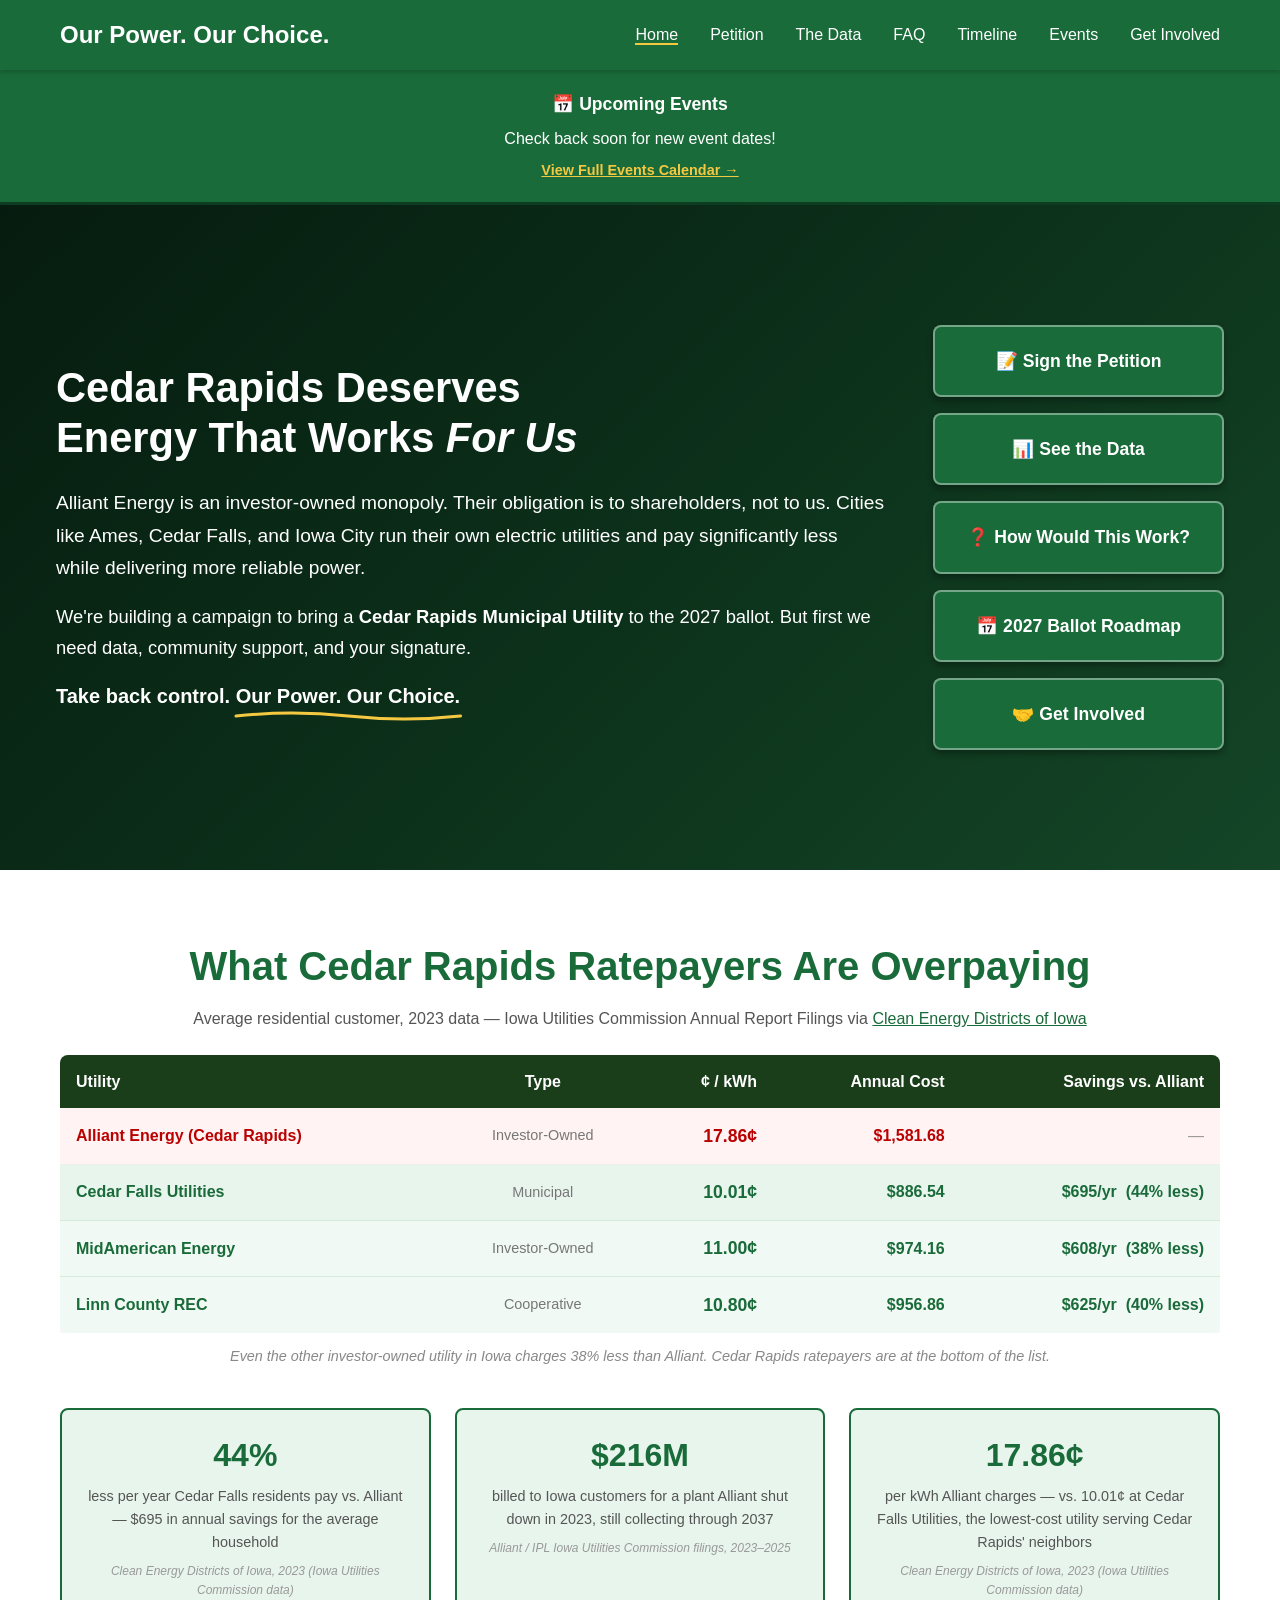
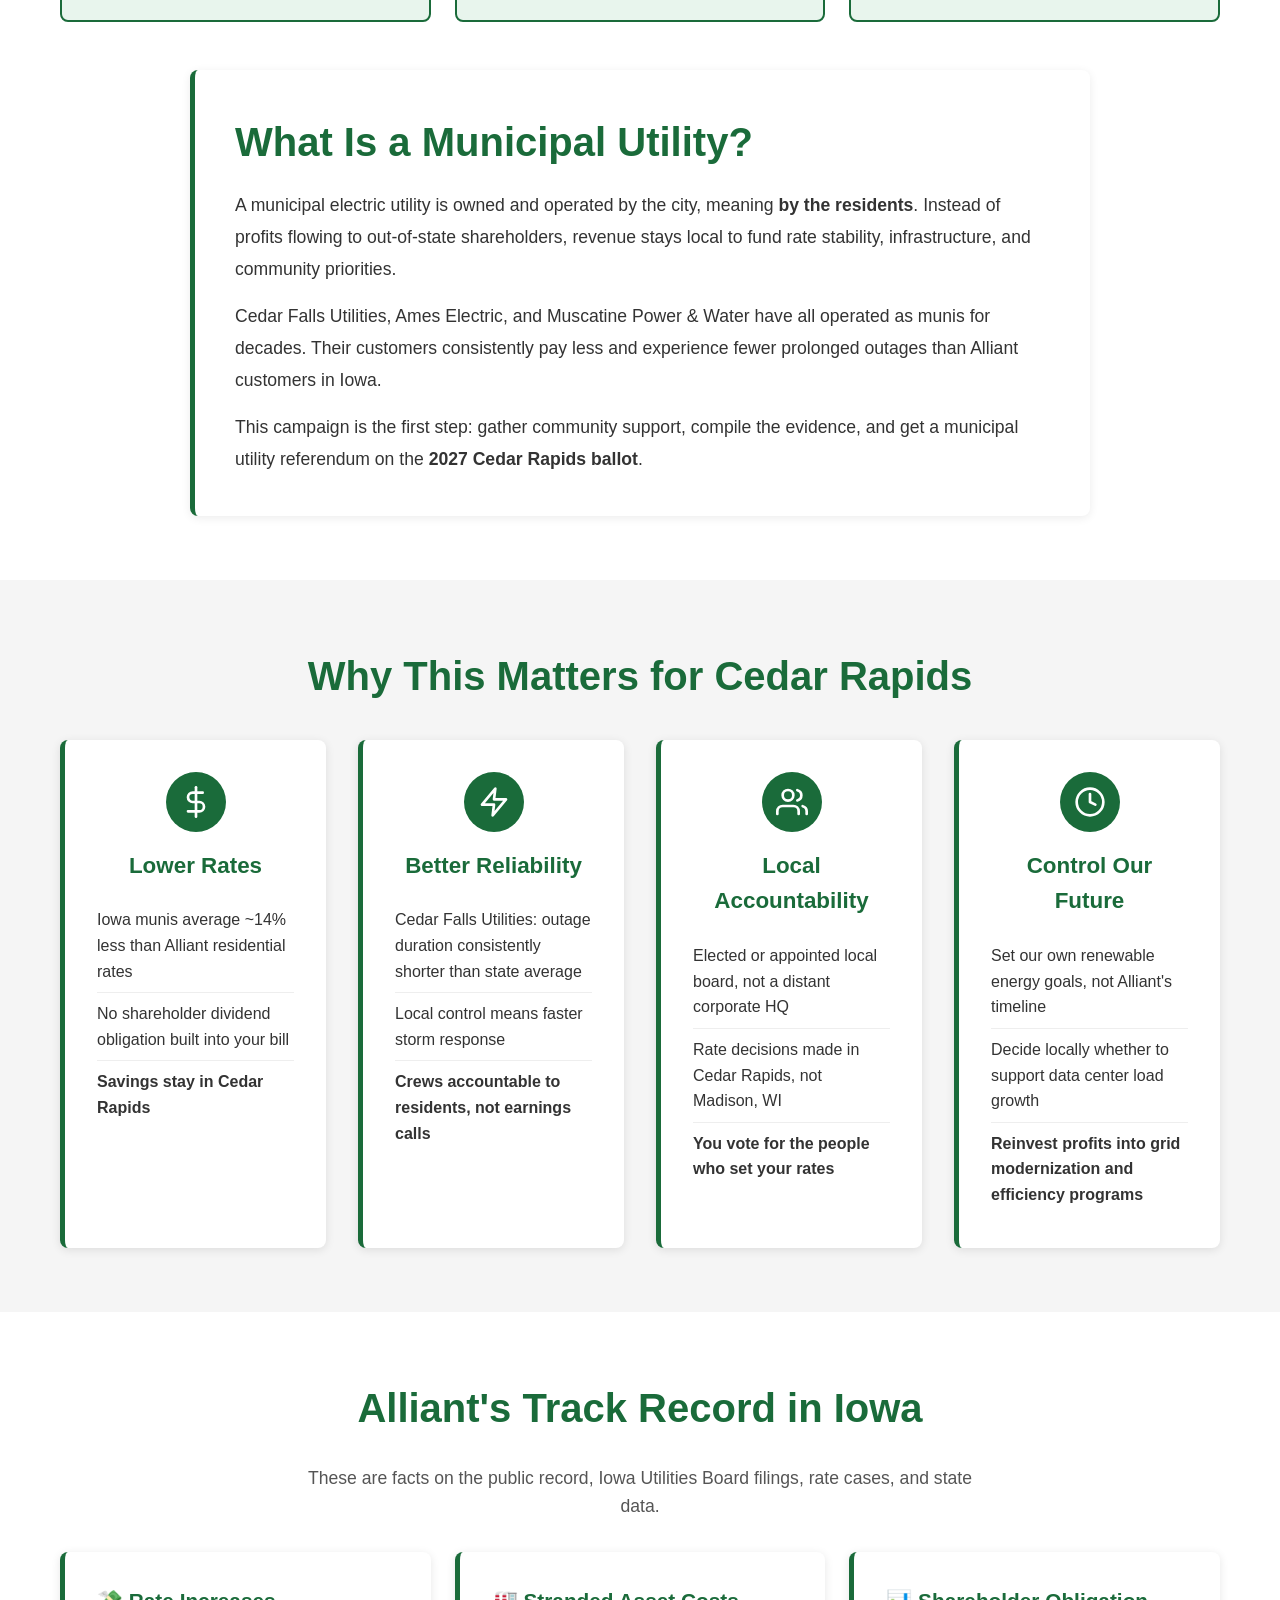
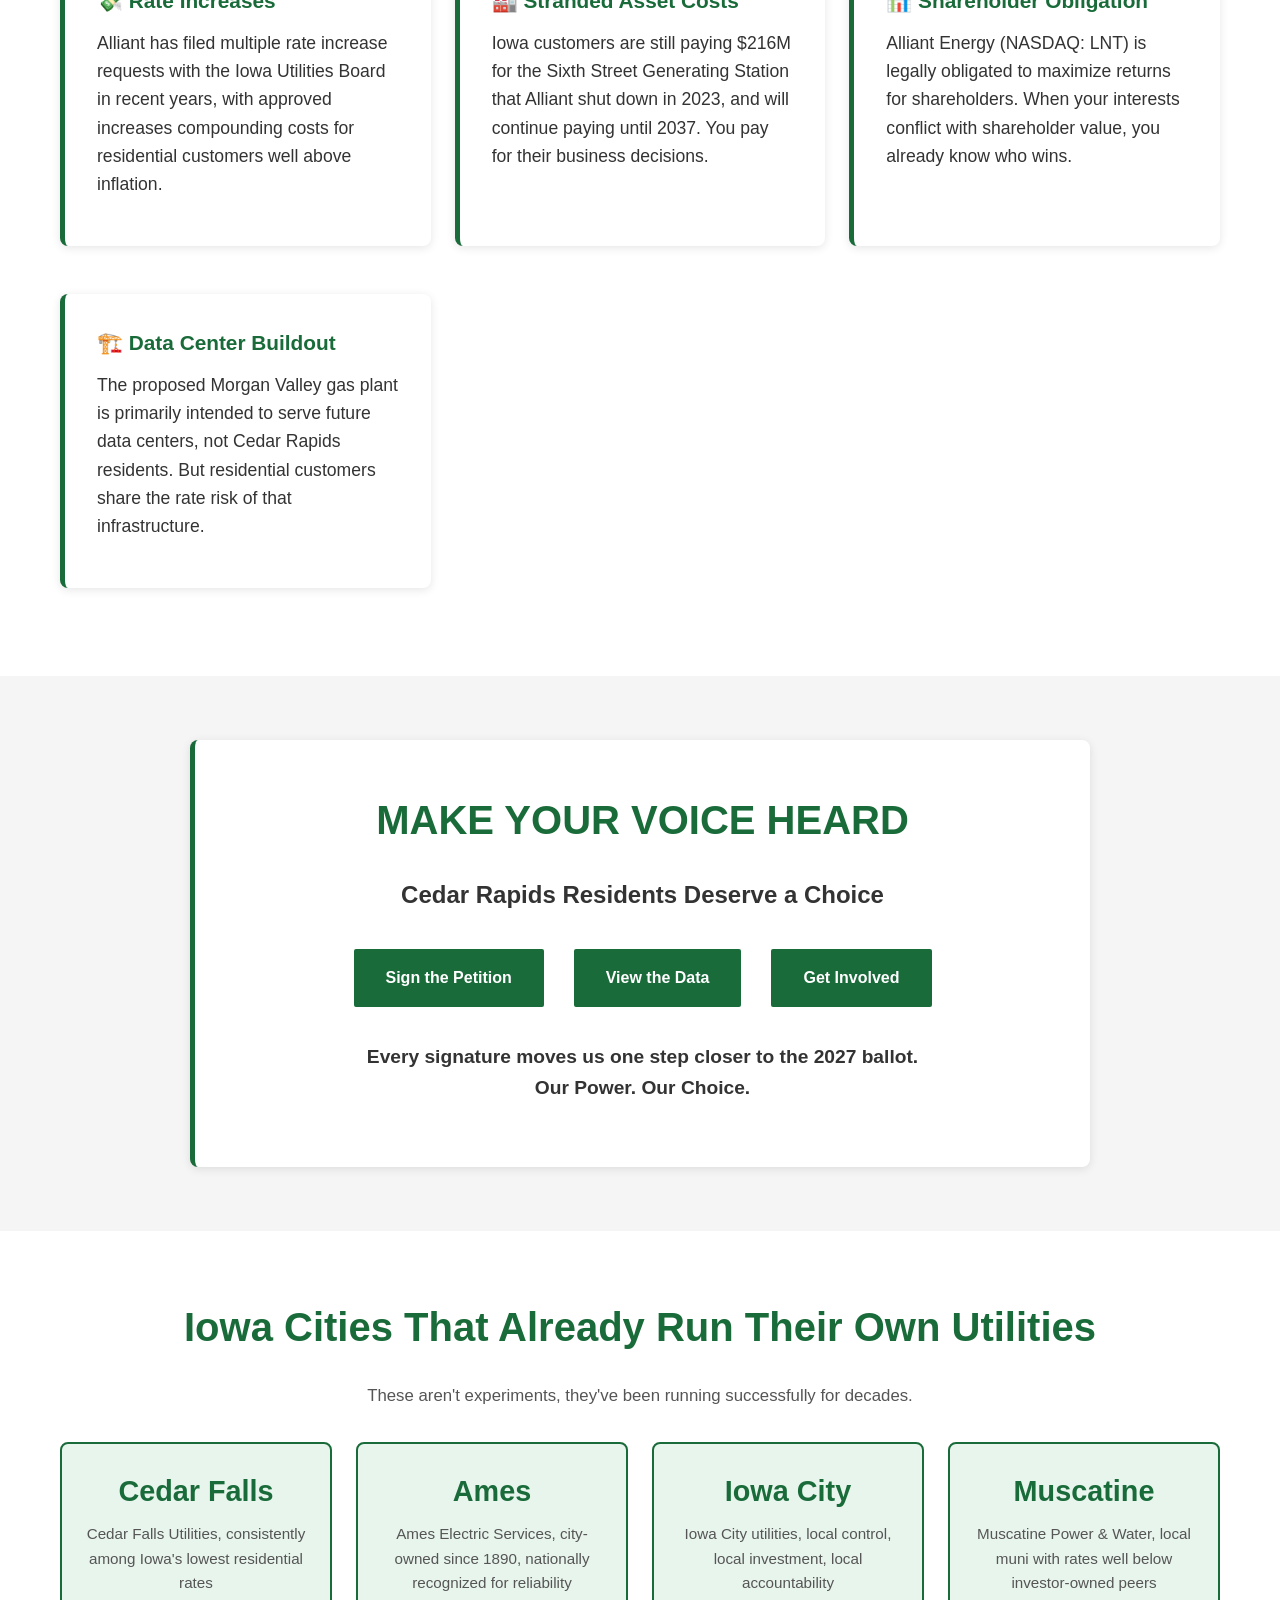
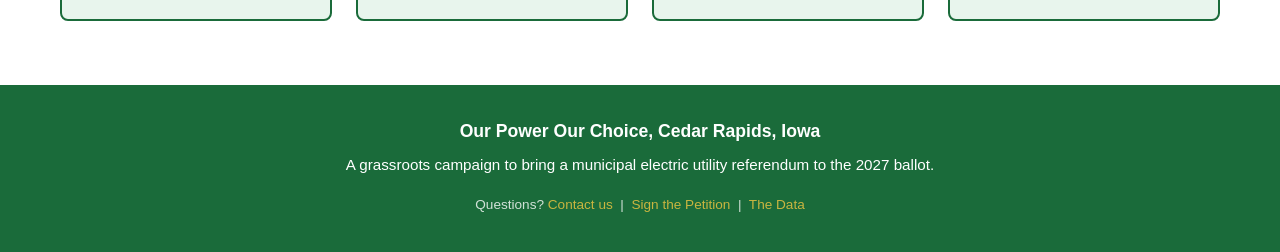
==== index.html @ 9e09e7cd "Replace stat cards with CEDI-sourced rate comparison table and corrected stats" ====
<!DOCTYPE html>
<html lang="en">
<head>
    <meta charset="UTF-8">
    <meta name="viewport" content="width=device-width, initial-scale=1.0">
    <meta name="description" content="Our Power Our Choice, Cedar Rapids residents working to create a municipal electric utility and take back control of our energy future.">
    <title>Our Power Our Choice | Cedar Rapids Municipal Utility Campaign</title>
    <link rel="icon" type="image/png" href="favicon.svg">
    <link rel="stylesheet" href="styles.css">
</head>
<body>

    <!-- ─── HEADER / NAV ─────────────────────────────────────── -->
    <header>
        <nav>
            <div class="container">
                <h1><a href="index.html" style="color: white; text-decoration: none;">Our Power. Our Choice.</a></h1>
                <button class="mobile-menu-toggle" aria-label="Toggle menu" onclick="toggleMenu()">☰</button>
                <ul class="nav-links" id="navLinks">
                    <li><a href="index.html" class="active">Home</a></li>
                    <li><a href="petition.html">Petition</a></li>
                    <li><a href="data.html">The Data</a></li>
                    <li><a href="faq.html">FAQ</a></li>
                    <li><a href="timeline.html">Timeline</a></li>
                    <li><a href="events.html">Events</a></li>
                    <li><a href="contact.html">Get Involved</a></li>
                </ul>
            </div>
        </nav>
    </header>

    <script src="mobile-menu.js"></script>

    <!-- ─── EVENT TICKER ─────────────────────────────────────── -->
    <div class="event-ticker-bar">
        <div class="container">
            <h3>📅 Upcoming Events</h3>
            <div class="ticker-container">
                <div class="ticker-inner" id="eventTicker">
                    <!-- Populated dynamically from OurPower_Events Google Sheet tab -->
                </div>
            </div>
            <a href="events.html" class="ticker-view-all">View Full Events Calendar →</a>
        </div>
    </div>

    <!-- ─── ALERT BANNER (driven by OurPower_Banner tab) ────── -->
    <div id="opoc-alert-banner" style="display:none; background:#e8f5ed; border-top:4px solid #1a6b3a; border-bottom:4px solid #1a6b3a; padding:1.5rem 0;">
        <div class="container">
            <div style="display:flex; align-items:flex-start; gap:1rem; flex-wrap:wrap;">
                <div style="font-size:2rem; line-height:1;">📢</div>
                <div style="flex:1; min-width:260px;">
                    <p style="font-weight:700; font-size:1.15rem; color:#1a6b3a; margin-bottom:0.4rem;" id="banner-title"></p>
                    <p style="font-size:1rem; color:#333; margin-bottom:0.5rem;" id="banner-body"></p>
                    <p style="font-size:0.95rem; color:#555; margin:0;" id="banner-where"></p>
                </div>
            </div>
        </div>
    </div>

    <main>

        <!-- ─── HERO ─────────────────────────────────────────── -->
        <section class="hero-image">
            <div class="hero-overlay">
                <div class="container" style="display: flex; align-items: center; justify-content: space-between; gap: 3rem; padding: 2.5rem 1rem; flex-wrap: wrap;">

                    <!-- Left: Text -->
                    <div style="flex: 1; min-width: 300px; color: white;">
                        <h2 style="color: white; font-size: 2.6rem; font-weight: bold; margin-bottom: 1.5rem; line-height: 1.2;">
                            Cedar Rapids Deserves<br>Energy That Works <em>For Us</em>
                        </h2>
                        <p style="font-size: 1.2rem; line-height: 1.7; margin-bottom: 1rem;">
                            Alliant Energy is an investor-owned monopoly. Their obligation is to shareholders, not to us. Cities like Ames, Cedar Falls, and Iowa City run their own electric utilities and pay significantly less while delivering more reliable power.
                        </p>
                        <p style="font-size: 1.15rem; line-height: 1.7; margin-bottom: 1rem;">
                            We're building a campaign to bring a <strong>Cedar Rapids Municipal Utility</strong> to the 2027 ballot. But first we need data, community support, and your signature.
                        </p>
                        <p style="font-size: 1.25rem; font-weight: bold; margin-top: 0.5rem;">
                            Take back control. <span style="position: relative; display: inline-block;">Our Power. Our Choice.<svg style="position: absolute; left: 0; bottom: -8px; width: 100%; height: 12px; overflow: visible;" viewBox="0 0 220 12" preserveAspectRatio="none"><path d="M0,8 Q55,2 110,8 T220,8" stroke="#f5c842" stroke-width="3" fill="none" stroke-linecap="round"/></svg></span>
                        </p>
                    </div>

                    <!-- Right: Action buttons -->
                    <div style="flex: 0 0 auto; min-width: 280px; display: flex; flex-direction: column; gap: 1rem;">
                        <a href="petition.html" class="hero-action-btn">📝 Sign the Petition</a>
                        <a href="data.html" class="hero-action-btn">📊 See the Data</a>
                        <a href="faq.html" class="hero-action-btn">❓ How Would This Work?</a>
                        <a href="timeline.html" class="hero-action-btn">📅 2027 Ballot Roadmap</a>
                        <a href="contact.html" class="hero-action-btn">🤝 Get Involved</a>
                    </div>

                </div>
            </div>
        </section>

        <!-- ─── STAT STRIP ────────────────────────────────────── -->
        <section class="section">
            <div class="container">

                <!-- Rate Comparison Table -->
                <div style="margin-bottom: 2.5rem;">
                    <h2 style="color: #1a6b3a; text-align: center; margin-bottom: 0.5rem;">What Cedar Rapids Ratepayers Are Overpaying</h2>
                    <p style="text-align: center; color: #555; font-size: 1rem; margin-bottom: 1.5rem;">Average residential customer, 2023 data — Iowa Utilities Commission Annual Report Filings via <a href="https://www.cleanenergydistricts.org/wp-content/uploads/2024/12/2023-Electric-CEDI-12-20-24-Residential-Savings.pdf" target="_blank" rel="noopener" style="color: #1a6b3a;">Clean Energy Districts of Iowa</a></p>

                    <div style="overflow-x: auto;">
                        <table style="width: 100%; border-collapse: collapse; font-size: 1rem; background: white; border-radius: 8px; overflow: hidden; box-shadow: 0 2px 10px rgba(0,0,0,0.08);">
                            <thead>
                                <tr style="background: #1a3d1a; color: white;">
                                    <th style="padding: 0.85rem 1rem; text-align: left; font-weight: 700;">Utility</th>
                                    <th style="padding: 0.85rem 1rem; text-align: center; font-weight: 700;">Type</th>
                                    <th style="padding: 0.85rem 1rem; text-align: right; font-weight: 700;">¢ / kWh</th>
                                    <th style="padding: 0.85rem 1rem; text-align: right; font-weight: 700;">Annual Cost</th>
                                    <th style="padding: 0.85rem 1rem; text-align: right; font-weight: 700;">Savings vs. Alliant</th>
                                </tr>
                            </thead>
                            <tbody>
                                <tr style="background: #fff3f3; border-bottom: 1px solid #eee;">
                                    <td style="padding: 0.85rem 1rem; font-weight: 700; color: #b00;">Alliant Energy (Cedar Rapids)</td>
                                    <td style="padding: 0.85rem 1rem; text-align: center; color: #777; font-size: 0.9rem;">Investor-Owned</td>
                                    <td style="padding: 0.85rem 1rem; text-align: right; font-weight: 900; color: #b00; font-size: 1.1rem;">17.86¢</td>
                                    <td style="padding: 0.85rem 1rem; text-align: right; font-weight: 700; color: #b00;">$1,581.68</td>
                                    <td style="padding: 0.85rem 1rem; text-align: right; color: #999;">—</td>
                                </tr>
                                <tr style="background: #e8f5ed; border-bottom: 1px solid #d4eadb;">
                                    <td style="padding: 0.85rem 1rem; font-weight: 700; color: #1a6b3a;">Cedar Falls Utilities</td>
                                    <td style="padding: 0.85rem 1rem; text-align: center; color: #777; font-size: 0.9rem;">Municipal</td>
                                    <td style="padding: 0.85rem 1rem; text-align: right; font-weight: 900; color: #1a6b3a; font-size: 1.1rem;">10.01¢</td>
                                    <td style="padding: 0.85rem 1rem; text-align: right; font-weight: 700; color: #1a6b3a;">$886.54</td>
                                    <td style="padding: 0.85rem 1rem; text-align: right; font-weight: 700; color: #1a6b3a;">$695/yr &nbsp;<strong style="font-size:1rem;">(44% less)</strong></td>
                                </tr>
                                <tr style="background: #f0f9f3; border-bottom: 1px solid #d4eadb;">
                                    <td style="padding: 0.85rem 1rem; font-weight: 700; color: #1a6b3a;">MidAmerican Energy</td>
                                    <td style="padding: 0.85rem 1rem; text-align: center; color: #777; font-size: 0.9rem;">Investor-Owned</td>
                                    <td style="padding: 0.85rem 1rem; text-align: right; font-weight: 900; color: #1a6b3a; font-size: 1.1rem;">11.00¢</td>
                                    <td style="padding: 0.85rem 1rem; text-align: right; font-weight: 700; color: #1a6b3a;">$974.16</td>
                                    <td style="padding: 0.85rem 1rem; text-align: right; font-weight: 700; color: #1a6b3a;">$608/yr &nbsp;<strong style="font-size:1rem;">(38% less)</strong></td>
                                </tr>
                                <tr style="background: #f0f9f3;">
                                    <td style="padding: 0.85rem 1rem; font-weight: 700; color: #1a6b3a;">Linn County REC</td>
                                    <td style="padding: 0.85rem 1rem; text-align: center; color: #777; font-size: 0.9rem;">Cooperative</td>
                                    <td style="padding: 0.85rem 1rem; text-align: right; font-weight: 900; color: #1a6b3a; font-size: 1.1rem;">10.80¢</td>
                                    <td style="padding: 0.85rem 1rem; text-align: right; font-weight: 700; color: #1a6b3a;">$956.86</td>
                                    <td style="padding: 0.85rem 1rem; text-align: right; font-weight: 700; color: #1a6b3a;">$625/yr &nbsp;<strong style="font-size:1rem;">(40% less)</strong></td>
                                </tr>
                            </tbody>
                        </table>
                    </div>
                    <p style="text-align: center; font-size: 0.9rem; color: #888; margin-top: 0.75rem; font-style: italic;">Even the other investor-owned utility in Iowa charges 38% less than Alliant. Cedar Rapids ratepayers are at the bottom of the list.</p>
                </div>

                <!-- Keep the $216M stat and a cleaner third stat -->
                <div class="stat-strip">
                    <div class="stat-card">
                        <div class="stat-number">44%</div>
                        <div class="stat-label">less per year Cedar Falls residents pay vs. Alliant — $695 in annual savings for the average household</div>
                        <div class="stat-source">Clean Energy Districts of Iowa, 2023 (Iowa Utilities Commission data)</div>
                    </div>
                    <div class="stat-card">
                        <div class="stat-number">$216M</div>
                        <div class="stat-label">billed to Iowa customers for a plant Alliant shut down in 2023, still collecting through 2037</div>
                        <div class="stat-source">Alliant / IPL Iowa Utilities Commission filings, 2023–2025</div>
                    </div>
                    <div class="stat-card">
                        <div class="stat-number">17.86¢</div>
                        <div class="stat-label">per kWh Alliant charges — vs. 10.01¢ at Cedar Falls Utilities, the lowest-cost utility serving Cedar Rapids' neighbors</div>
                        <div class="stat-source">Clean Energy Districts of Iowa, 2023 (Iowa Utilities Commission data)</div>
                    </div>
                </div>

                <!-- Who Are We -->
                <div style="background: white; padding: 2.5rem; border-radius: 8px; border-left: 5px solid #1a6b3a; box-shadow: 0 2px 10px rgba(0,0,0,0.08); max-width: 900px; margin: 0 auto;">
                    <h2 style="color: #1a6b3a; margin-bottom: 1rem;">What Is a Municipal Utility?</h2>
                    <p style="font-size: 1.1rem; line-height: 1.8; margin-bottom: 1rem;">
                        A municipal electric utility is owned and operated by the city, meaning <strong>by the residents</strong>. Instead of profits flowing to out-of-state shareholders, revenue stays local to fund rate stability, infrastructure, and community priorities.
                    </p>
                    <p style="font-size: 1.1rem; line-height: 1.8; margin-bottom: 1rem;">
                        Cedar Falls Utilities, Ames Electric, and Muscatine Power & Water have all operated as munis for decades. Their customers consistently pay less and experience fewer prolonged outages than Alliant customers in Iowa.
                    </p>
                    <p style="font-size: 1.1rem; line-height: 1.8; margin-bottom: 0;">
                        This campaign is the first step: gather community support, compile the evidence, and get a municipal utility referendum on the <strong>2027 Cedar Rapids ballot</strong>.
                    </p>
                </div>
            </div>
        </section>

        <!-- ─── WHY IT MATTERS ────────────────────────────────── -->
        <section class="section alt-bg">
            <div class="container">
                <h2 class="centered">Why This Matters for Cedar Rapids</h2>
                <div class="concerns-grid">

                    <a href="data.html#rates" style="text-decoration: none; color: inherit;">
                        <div class="concern-card">
                            <div class="card-icon">
                                <svg width="32" height="32" viewBox="0 0 24 24" fill="none" stroke="white" stroke-width="2" stroke-linecap="round" stroke-linejoin="round">
                                    <line x1="12" y1="1" x2="12" y2="23"/>
                                    <path d="M17 5H9.5a3.5 3.5 0 0 0 0 7h5a3.5 3.5 0 0 1 0 7H6"/>
                                </svg>
                            </div>
                            <h3>Lower Rates</h3>
                            <ul>
                                <li>Iowa munis average ~14% less than Alliant residential rates</li>
                                <li>No shareholder dividend obligation built into your bill</li>
                                <li><strong>Savings stay in Cedar Rapids</strong></li>
                            </ul>
                        </div>
                    </a>

                    <a href="data.html#reliability" style="text-decoration: none; color: inherit;">
                        <div class="concern-card">
                            <div class="card-icon">
                                <svg width="32" height="32" viewBox="0 0 24 24" fill="none" stroke="white" stroke-width="2" stroke-linecap="round" stroke-linejoin="round">
                                    <polygon points="13 2 3 14 12 14 11 22 21 10 12 10 13 2"/>
                                </svg>
                            </div>
                            <h3>Better Reliability</h3>
                            <ul>
                                <li>Cedar Falls Utilities: outage duration consistently shorter than state average</li>
                                <li>Local control means faster storm response</li>
                                <li><strong>Crews accountable to residents, not earnings calls</strong></li>
                            </ul>
                        </div>
                    </a>

                    <a href="data.html#accountability" style="text-decoration: none; color: inherit;">
                        <div class="concern-card">
                            <div class="card-icon">
                                <svg width="32" height="32" viewBox="0 0 24 24" fill="none" stroke="white" stroke-width="2" stroke-linecap="round" stroke-linejoin="round">
                                    <path d="M17 21v-2a4 4 0 0 0-4-4H5a4 4 0 0 0-4 4v2"/>
                                    <circle cx="9" cy="7" r="4"/>
                                    <path d="M23 21v-2a4 4 0 0 0-3-3.87"/>
                                    <path d="M16 3.13a4 4 0 0 1 0 7.75"/>
                                </svg>
                            </div>
                            <h3>Local Accountability</h3>
                            <ul>
                                <li>Elected or appointed local board, not a distant corporate HQ</li>
                                <li>Rate decisions made in Cedar Rapids, not Madison, WI</li>
                                <li><strong>You vote for the people who set your rates</strong></li>
                            </ul>
                        </div>
                    </a>

                    <a href="data.html#future" style="text-decoration: none; color: inherit;">
                        <div class="concern-card">
                            <div class="card-icon">
                                <svg width="32" height="32" viewBox="0 0 24 24" fill="none" stroke="white" stroke-width="2" stroke-linecap="round" stroke-linejoin="round">
                                    <circle cx="12" cy="12" r="10"/>
                                    <polyline points="12 6 12 12 16 14"/>
                                </svg>
                            </div>
                            <h3>Control Our Future</h3>
                            <ul>
                                <li>Set our own renewable energy goals, not Alliant's timeline</li>
                                <li>Decide locally whether to support data center load growth</li>
                                <li><strong>Reinvest profits into grid modernization and efficiency programs</strong></li>
                            </ul>
                        </div>
                    </a>

                </div>
            </div>
        </section>

        <!-- ─── ALLIANT TRACK RECORD ──────────────────────────── -->
        <section class="section">
            <div class="container">
                <h2 class="centered">Alliant's Track Record in Iowa</h2>
                <p style="text-align: center; font-size: 1.1rem; color: #555; max-width: 700px; margin: 0 auto 2rem;">
                    These are facts on the public record, Iowa Utilities Board filings, rate cases, and state data.
                </p>
                <div style="display: grid; grid-template-columns: repeat(auto-fit, minmax(280px, 1fr)); gap: 1.5rem;">

                    <div class="info-card">
                        <h3>💸 Rate Increases</h3>
                        <p>Alliant has filed multiple rate increase requests with the Iowa Utilities Board in recent years, with approved increases compounding costs for residential customers well above inflation.</p>
                    </div>

                    <div class="info-card">
                        <h3>🏭 Stranded Asset Costs</h3>
                        <p>Iowa customers are still paying $216M for the Sixth Street Generating Station that Alliant shut down in 2023, and will continue paying until 2037. You pay for their business decisions.</p>
                    </div>

                    <div class="info-card">
                        <h3>📊 Shareholder Obligation</h3>
                        <p>Alliant Energy (NASDAQ: LNT) is legally obligated to maximize returns for shareholders. When your interests conflict with shareholder value, you already know who wins.</p>
                    </div>

                    <div class="info-card">
                        <h3>🏗️ Data Center Buildout</h3>
                        <p>The proposed Morgan Valley gas plant is primarily intended to serve future data centers, not Cedar Rapids residents. But residential customers share the rate risk of that infrastructure.</p>
                    </div>

                </div>
            </div>
        </section>

        <!-- ─── CTA SECTION ───────────────────────────────────── -->
        <section class="section alt-bg" id="action">
            <div class="container">
                <div style="background: white; padding: 3rem; border-radius: 8px; border-left: 5px solid #1a6b3a; box-shadow: 0 2px 10px rgba(0,0,0,0.1); text-align: center; max-width: 900px; margin: 0 auto;">
                    <h2 style="color: #1a6b3a; text-align: center;">MAKE YOUR VOICE HEARD</h2>
                    <h3 style="color: #333; margin-bottom: 2rem; text-align: center; font-size: 1.5rem;">Cedar Rapids Residents Deserve a Choice</h3>
                    <div class="cta-buttons">
                        <a href="petition.html" class="cta-button">Sign the Petition</a>
                        <a href="data.html" class="cta-button">View the Data</a>
                        <a href="contact.html" class="cta-button">Get Involved</a>
                    </div>
                    <p style="color: #333; font-size: 1.2rem; margin-top: 2rem; font-weight: bold; text-align: center;">
                        Every signature moves us one step closer to the 2027 ballot.<br>Our Power. Our Choice.
                    </p>
                </div>
            </div>
        </section>

        <!-- ─── COMPARABLE CITIES STRIP ───────────────────────── -->
        <section class="section">
            <div class="container">
                <h2 class="centered">Iowa Cities That Already Run Their Own Utilities</h2>
                <p style="text-align: center; color: #555; font-size: 1.05rem; margin-bottom: 2rem;">These aren't experiments, they've been running successfully for decades.</p>
                <div style="display: grid; grid-template-columns: repeat(auto-fit, minmax(200px, 1fr)); gap: 1.5rem; text-align: center;">

                    <div style="background: #e8f5ed; border: 2px solid #1a6b3a; border-radius: 8px; padding: 1.5rem;">
                        <div style="font-size: 1.8rem; font-weight: 700; color: #1a6b3a;">Cedar Falls</div>
                        <div style="font-size: 0.95rem; color: #555; margin-top: 0.5rem;">Cedar Falls Utilities, consistently among Iowa's lowest residential rates</div>
                    </div>

                    <div style="background: #e8f5ed; border: 2px solid #1a6b3a; border-radius: 8px; padding: 1.5rem;">
                        <div style="font-size: 1.8rem; font-weight: 700; color: #1a6b3a;">Ames</div>
                        <div style="font-size: 0.95rem; color: #555; margin-top: 0.5rem;">Ames Electric Services, city-owned since 1890, nationally recognized for reliability</div>
                    </div>

                    <div style="background: #e8f5ed; border: 2px solid #1a6b3a; border-radius: 8px; padding: 1.5rem;">
                        <div style="font-size: 1.8rem; font-weight: 700; color: #1a6b3a;">Iowa City</div>
                        <div style="font-size: 0.95rem; color: #555; margin-top: 0.5rem;">Iowa City utilities, local control, local investment, local accountability</div>
                    </div>

                    <div style="background: #e8f5ed; border: 2px solid #1a6b3a; border-radius: 8px; padding: 1.5rem;">
                        <div style="font-size: 1.8rem; font-weight: 700; color: #1a6b3a;">Muscatine</div>
                        <div style="font-size: 0.95rem; color: #555; margin-top: 0.5rem;">Muscatine Power & Water, local muni with rates well below investor-owned peers</div>
                    </div>

                </div>
            </div>
        </section>

    </main>

    <!-- ─── FOOTER ────────────────────────────────────────────── -->
    <footer>
        <div class="container">
            <p style="font-size: 1.1rem; font-weight: bold; margin-bottom: 0.5rem;">Our Power Our Choice, Cedar Rapids, Iowa</p>
            <p>A grassroots campaign to bring a municipal electric utility referendum to the 2027 ballot.</p>
            <p style="margin-top: 1rem; font-size: 0.85rem; opacity: 0.8;">
                Questions? <a href="contact.html">Contact us</a> &nbsp;|&nbsp;
                <a href="petition.html">Sign the Petition</a> &nbsp;|&nbsp;
                <a href="data.html">The Data</a>
            </p>
        </div>
    </footer>

    <script src="ticker.js"></script>
</body>
</html>
---- styles.css ----
* {
    margin: 0;
    padding: 0;
    box-sizing: border-box;
}

html {
    scroll-padding-top: 80px;
}

body {
    font-family: -apple-system, BlinkMacSystemFont, 'Segoe UI', Roboto, Oxygen, Ubuntu, Cantarell, sans-serif;
    line-height: 1.6;
    color: #333;
}

.container {
    max-width: 1200px;
    margin: 0 auto;
    padding: 0 20px;
}

/* ─── Header / Nav ─────────────────────────────────────────── */
header {
    background: #1a6b3a;
    color: white;
    padding: 1rem 0;
    position: sticky;
    top: 0;
    z-index: 1000;
    box-shadow: 0 2px 5px rgba(0,0,0,0.2);
}

header nav .container {
    display: flex;
    justify-content: space-between;
    align-items: center;
}

header h1 {
    font-size: 1.5rem;
}

.nav-links {
    display: flex;
    list-style: none;
    gap: 2rem;
}

.nav-links a {
    color: white;
    text-decoration: none;
    transition: opacity 0.3s;
}

.nav-links a:hover {
    opacity: 0.8;
}

.nav-links a.active {
    border-bottom: 2px solid #f5c842;
}

/* Mobile toggle */
.mobile-menu-toggle,
.hamburger {
    display: none;
    background: none;
    border: none;
    color: white;
    font-size: 1.5rem;
    cursor: pointer;
    padding: 0.5rem;
}

@media (min-width: 769px) {
    .nav-links {
        display: flex !important;
    }
}

@media (max-width: 768px) {
    .nav-links {
        display: none;
        position: absolute;
        top: 100%;
        left: 0;
        right: 0;
        background: #1a6b3a;
        flex-direction: column;
        gap: 0;
        padding: 1rem 0;
        box-shadow: 0 2px 5px rgba(0,0,0,0.15);
    }

    .nav-links.active {
        display: flex;
    }

    .nav-links li {
        padding: 0.75rem 1.5rem;
        border-bottom: 1px solid rgba(255,255,255,0.1);
    }

    .nav-links li:last-child {
        border-bottom: none;
    }

    .mobile-menu-toggle,
    .hamburger {
        display: flex;
    }

    header nav .container {
        position: relative;
    }
}

/* ─── Hero ─────────────────────────────────────────────────── */
.hero-image {
    background: linear-gradient(135deg, #0d3d21 0%, #1a6b3a 50%, #2d9b57 100%);
    min-height: 520px;
    position: relative;
    display: flex;
    align-items: center;
}

.hero-overlay {
    background: rgba(0, 0, 0, 0.55);
    width: 100%;
    padding: 5rem 0;
}

.hero-title {
    font-size: 4rem;
    margin-bottom: 1rem;
    color: white;
    position: relative;
    display: inline-block;
    text-shadow: 2px 2px 4px rgba(0,0,0,0.7);
    font-weight: bold;
}

/* ─── Sections ──────────────────────────────────────────────── */
.section {
    padding: 4rem 0;
}

.alt-bg {
    background: #f5f5f5;
}

.section h2 {
    font-size: 2.5rem;
    margin-bottom: 1.5rem;
    color: #1a6b3a;
}

.section h2.centered {
    text-align: center;
}

.section p {
    font-size: 1.1rem;
    margin-bottom: 1rem;
}

/* ─── Stat Strip ────────────────────────────────────────────── */
.stat-strip {
    display: grid;
    grid-template-columns: repeat(3, 1fr);
    gap: 1.5rem;
    margin-bottom: 3rem;
}

@media (max-width: 768px) {
    .stat-strip {
        grid-template-columns: 1fr;
    }
}

.stat-card {
    background: #e8f5ed;
    border: 2px solid #1a6b3a;
    border-radius: 8px;
    padding: 1.25rem;
    text-align: center;
}

.stat-number {
    font-size: 2rem;
    font-weight: 700;
    color: #1a6b3a;
}

.stat-label {
    font-size: 0.9rem;
    color: #555;
    margin-top: 0.25rem;
}

.stat-source {
    font-size: 0.75rem;
    color: #999;
    margin-top: 0.5rem;
    font-style: italic;
}

/* ─── CTA Buttons ───────────────────────────────────────────── */
.cta-button {
    display: inline-block;
    background: #1a6b3a;
    color: white;
    padding: 1rem 2rem;
    text-decoration: none;
    border-radius: 5px;
    font-weight: bold;
    transition: transform 0.3s, box-shadow 0.3s;
    border: 3px solid white;
}

.cta-button:hover {
    transform: translateY(-2px);
    box-shadow: 0 5px 15px rgba(0,0,0,0.2);
}

.cta-buttons {
    display: flex;
    gap: 1.5rem;
    justify-content: center;
    flex-wrap: wrap;
    margin: 2rem 0;
}

.cta-button-accent {
    display: inline-block;
    background: #f5c842;
    color: #1a3d1a;
    padding: 1rem 2rem;
    text-decoration: none;
    border-radius: 5px;
    font-weight: bold;
    transition: transform 0.3s, box-shadow 0.3s;
}

.cta-button-accent:hover {
    transform: translateY(-2px);
    box-shadow: 0 5px 15px rgba(0,0,0,0.25);
}

/* Hero action buttons */
.hero-action-btn {
    display: block;
    background: #1a6b3a;
    color: white;
    padding: 1.25rem 2rem;
    border-radius: 8px;
    text-decoration: none;
    font-weight: bold;
    font-size: 1.1rem;
    text-align: center;
    box-shadow: 0 4px 6px rgba(0,0,0,0.3);
    transition: transform 0.2s, background 0.2s;
    border: 2px solid rgba(255,255,255,0.4);
}

.hero-action-btn:hover {
    transform: scale(1.04);
    background: #2d9b57;
}

/* ─── Cards ─────────────────────────────────────────────────── */
.concerns-grid {
    display: grid;
    grid-template-columns: repeat(4, 1fr);
    gap: 2rem;
    margin-top: 2rem;
}

@media (max-width: 1200px) {
    .concerns-grid {
        grid-template-columns: repeat(2, 1fr);
    }
}

@media (max-width: 768px) {
    .concerns-grid {
        grid-template-columns: 1fr;
    }
}

.concern-card {
    background: white;
    padding: 2rem;
    border-radius: 8px;
    border-left: 5px solid #1a6b3a;
    box-shadow: 0 2px 10px rgba(0,0,0,0.1);
    height: 100%;
    display: flex;
    flex-direction: column;
    transition: transform 0.2s, box-shadow 0.2s;
}

.concern-card:hover {
    transform: translateY(-5px);
    box-shadow: 0 4px 20px rgba(0,0,0,0.15);
}

.concern-card h3 {
    color: #1a6b3a;
    margin-bottom: 1rem;
    font-size: 1.4rem;
    text-align: center;
}

.concern-card ul {
    list-style: none;
    padding: 0;
}

.concern-card li {
    padding: 0.5rem 0;
    border-bottom: 1px solid #eee;
}

.concern-card li:last-child {
    border-bottom: none;
}

/* card icon circle */
.card-icon {
    width: 60px;
    height: 60px;
    background: #1a6b3a;
    border-radius: 50%;
    display: flex;
    align-items: center;
    justify-content: center;
    margin: 0 auto 1rem;
}

/* Generic info card */
.info-card {
    background: white;
    padding: 2rem;
    border-radius: 8px;
    border-left: 5px solid #1a6b3a;
    box-shadow: 0 2px 10px rgba(0,0,0,0.1);
    margin-bottom: 1.5rem;
}

.info-card h3 {
    color: #1a6b3a;
    margin-bottom: 0.75rem;
    font-size: 1.3rem;
}

/* ─── Timeline ──────────────────────────────────────────────── */
.timeline {
    position: relative;
    padding-left: 2.5rem;
    margin-top: 2rem;
}

.timeline::before {
    content: '';
    position: absolute;
    left: 0.65rem;
    top: 0;
    bottom: 0;
    width: 3px;
    background: #1a6b3a;
}

.timeline-item {
    position: relative;
    margin-bottom: 2.5rem;
}

.timeline-item::before {
    content: '';
    position: absolute;
    left: -2.15rem;
    top: 0.3rem;
    width: 1.1rem;
    height: 1.1rem;
    border-radius: 50%;
    background: #1a6b3a;
    border: 3px solid white;
    box-shadow: 0 0 0 2px #1a6b3a;
}

.timeline-item.completed::before {
    background: #2d9b57;
}

.timeline-item.active::before {
    background: #f5c842;
    box-shadow: 0 0 0 2px #f5c842;
    animation: pulse 1.5s infinite;
}

@keyframes pulse {
    0%, 100% { box-shadow: 0 0 0 2px #f5c842; }
    50% { box-shadow: 0 0 0 6px rgba(245,200,66,0.3); }
}

.timeline-date {
    font-size: 0.85rem;
    font-weight: bold;
    color: #1a6b3a;
    text-transform: uppercase;
    letter-spacing: 0.05em;
    margin-bottom: 0.25rem;
}

.timeline-content {
    background: white;
    padding: 1.25rem 1.5rem;
    border-radius: 8px;
    border-left: 4px solid #1a6b3a;
    box-shadow: 0 2px 8px rgba(0,0,0,0.08);
}

.timeline-content h3 {
    color: #1a3d1a;
    margin-bottom: 0.5rem;
    font-size: 1.15rem;
}

.timeline-content p {
    margin: 0;
    font-size: 1rem;
    color: #555;
}

/* ─── Data / Comparison Tables ──────────────────────────────── */
.data-table {
    width: 100%;
    border-collapse: collapse;
    margin: 1.5rem 0;
    font-size: 1rem;
    box-shadow: 0 2px 10px rgba(0,0,0,0.08);
    border-radius: 8px;
    overflow: hidden;
}

.data-table thead {
    background: #1a6b3a;
    color: white;
}

.data-table th {
    padding: 0.9rem 1rem;
    text-align: left;
    font-weight: 600;
}

.data-table td {
    padding: 0.9rem 1rem;
    border-bottom: 1px solid #eee;
}

.data-table tbody tr:last-child td {
    border-bottom: none;
}

.data-table tbody tr:nth-child(even) {
    background: #f0faf4;
}

.data-table .highlight {
    color: #1a6b3a;
    font-weight: bold;
}

/* ─── FAQ Accordion ─────────────────────────────────────────── */
.faq-item {
    background: white;
    border-radius: 8px;
    border-left: 5px solid #1a6b3a;
    box-shadow: 0 2px 8px rgba(0,0,0,0.08);
    margin-bottom: 1rem;
    overflow: hidden;
}

.faq-question {
    width: 100%;
    background: none;
    border: none;
    padding: 1.25rem 1.5rem;
    text-align: left;
    font-size: 1.05rem;
    font-weight: 600;
    color: #1a3d1a;
    cursor: pointer;
    display: flex;
    justify-content: space-between;
    align-items: center;
    gap: 1rem;
    transition: background 0.2s;
}

.faq-question:hover {
    background: #f0faf4;
}

.faq-question .faq-icon {
    font-size: 1.4rem;
    color: #1a6b3a;
    flex-shrink: 0;
    transition: transform 0.3s;
}

.faq-item.open .faq-question .faq-icon {
    transform: rotate(45deg);
}

.faq-answer {
    display: none;
    padding: 0 1.5rem 1.25rem;
    font-size: 1rem;
    color: #444;
    line-height: 1.7;
    border-top: 1px solid #eee;
}

.faq-item.open .faq-answer {
    display: block;
}

/* ─── Petition / Form ───────────────────────────────────────── */
.petition-card {
    background: white;
    padding: 2rem;
    border-radius: 8px;
    border-left: 5px solid #1a6b3a;
    box-shadow: 0 2px 10px rgba(0,0,0,0.1);
    margin: 1.5rem 0;
}

.petition-grid {
    display: grid;
    grid-template-columns: repeat(3, 1fr);
    gap: 2rem;
    margin: 2rem 0;
}

@media (max-width: 968px) {
    .petition-grid {
        grid-template-columns: 1fr;
    }
}

/* ─── Contact Form ──────────────────────────────────────────── */
.form-group {
    margin-bottom: 1.25rem;
}

.form-group label {
    display: block;
    font-weight: 600;
    margin-bottom: 0.4rem;
    color: #1a3d1a;
}

.form-group input,
.form-group textarea,
.form-group select {
    width: 100%;
    padding: 0.75rem 1rem;
    border: 2px solid #ccc;
    border-radius: 6px;
    font-size: 1rem;
    font-family: inherit;
    transition: border-color 0.2s;
}

.form-group input:focus,
.form-group textarea:focus,
.form-group select:focus {
    outline: none;
    border-color: #1a6b3a;
}

.form-group textarea {
    min-height: 120px;
    resize: vertical;
}

.submit-btn {
    background: #1a6b3a;
    color: white;
    padding: 0.9rem 2.5rem;
    border: none;
    border-radius: 6px;
    font-size: 1.05rem;
    font-weight: bold;
    cursor: pointer;
    transition: background 0.2s, transform 0.2s;
}

.submit-btn:hover {
    background: #2d9b57;
    transform: translateY(-2px);
}

/* ─── Alert / Callout Banner ────────────────────────────────── */
.callout-banner {
    background: #e8f5ed;
    border-top: 4px solid #1a6b3a;
    border-bottom: 4px solid #1a6b3a;
    padding: 1.5rem 0;
    text-align: center;
}

.callout-banner p {
    margin: 0;
    font-size: 1.1rem;
    color: #1a3d1a;
    font-weight: 600;
}

/* ─── Page hero (inner pages) ───────────────────────────────── */
.page-hero {
    background: linear-gradient(135deg, #0d3d21 0%, #1a6b3a 100%);
    color: white;
    padding: 3rem 0;
    text-align: center;
}

.page-hero h2 {
    font-size: 2.5rem;
    color: white;
    margin-bottom: 0.5rem;
}

.page-hero p {
    font-size: 1.15rem;
    color: rgba(255,255,255,0.85);
    max-width: 700px;
    margin: 0 auto;
}

/* ─── Two-column layout ─────────────────────────────────────── */
.two-col {
    display: grid;
    grid-template-columns: 1fr 1fr;
    gap: 3rem;
    align-items: start;
}

@media (max-width: 768px) {
    .two-col {
        grid-template-columns: 1fr;
        gap: 2rem;
    }
}

/* ─── Footer ────────────────────────────────────────────────── */
footer {
    background: #1a6b3a;
    color: white;
    text-align: center;
    padding: 2rem 0;
}

footer a {
    color: #f5c842;
    text-decoration: none;
}

footer a:hover {
    text-decoration: underline;
}

footer p {
    font-size: 0.95rem;
    margin-bottom: 0.25rem;
}

/* ─── Event Cards ───────────────────────────────────────────── */
.event-card {
    background: white;
    padding: 1.5rem;
    margin-bottom: 1.25rem;
    border-radius: 8px;
    border-left: 5px solid #1a6b3a;
    box-shadow: 0 2px 8px rgba(0,0,0,0.08);
    transition: transform 0.2s, box-shadow 0.2s;
}

.event-card:hover {
    transform: translateY(-3px);
    box-shadow: 0 4px 16px rgba(0,0,0,0.12);
}

.event-card h3 {
    color: #1a3d1a;
    font-size: 1.15rem;
    margin-bottom: 0.3rem;
}

.event-date {
    font-weight: 700;
    color: #1a6b3a;
    font-size: 1rem;
    margin-bottom: 0.2rem;
}

.event-location {
    color: #666;
    font-size: 0.95rem;
}

/* ─── Event Ticker Banner ────────────────────────────────────── */
.event-ticker-bar {
    background: #1a6b3a;
    color: white;
    padding: 1.25rem 0;
    text-align: center;
    border-bottom: 3px solid #0d3d21;
}

.event-ticker-bar h3 {
    color: white;
    margin: 0 0 0.4rem 0;
    font-size: 1.1rem;
}

.ticker-container {
    overflow: hidden;
    position: relative;
    height: 28px;
    margin: 0 auto;
    max-width: 800px;
}

.ticker-inner {
    transition: transform 0.5s ease-in-out;
}

.ticker-item {
    height: 28px;
    line-height: 28px;
    font-size: 1rem;
}

.ticker-view-all {
    color: #f5c842;
    text-decoration: underline;
    font-weight: bold;
    font-size: 0.9rem;
    display: inline-block;
    margin-top: 0.35rem;
}

.ticker-view-all:hover {
    color: white;
}

@media (max-width: 768px) {
    .ticker-container {
        height: 44px;
    }
    .ticker-item {
        height: 44px;
        line-height: 1.3;
        font-size: 0.9rem;
        display: flex;
        align-items: center;
        justify-content: center;
        padding: 0 0.5rem;
    }
}

/* ─── Utility ───────────────────────────────────────────────── */
.text-center { text-align: center; }
.mt-1 { margin-top: 1rem; }
.mt-2 { margin-top: 2rem; }
.mb-1 { margin-bottom: 1rem; }
.mb-2 { margin-bottom: 2rem; }

.badge {
    display: inline-block;
    background: #f5c842;
    color: #1a3d1a;
    padding: 0.2rem 0.75rem;
    border-radius: 99px;
    font-size: 0.85rem;
    font-weight: 700;
    margin-left: 0.5rem;
    vertical-align: middle;
}

@media (max-width: 768px) {
    .page-hero h2 {
        font-size: 1.8rem;
    }
    .section h2 {
        font-size: 1.9rem;
    }
}
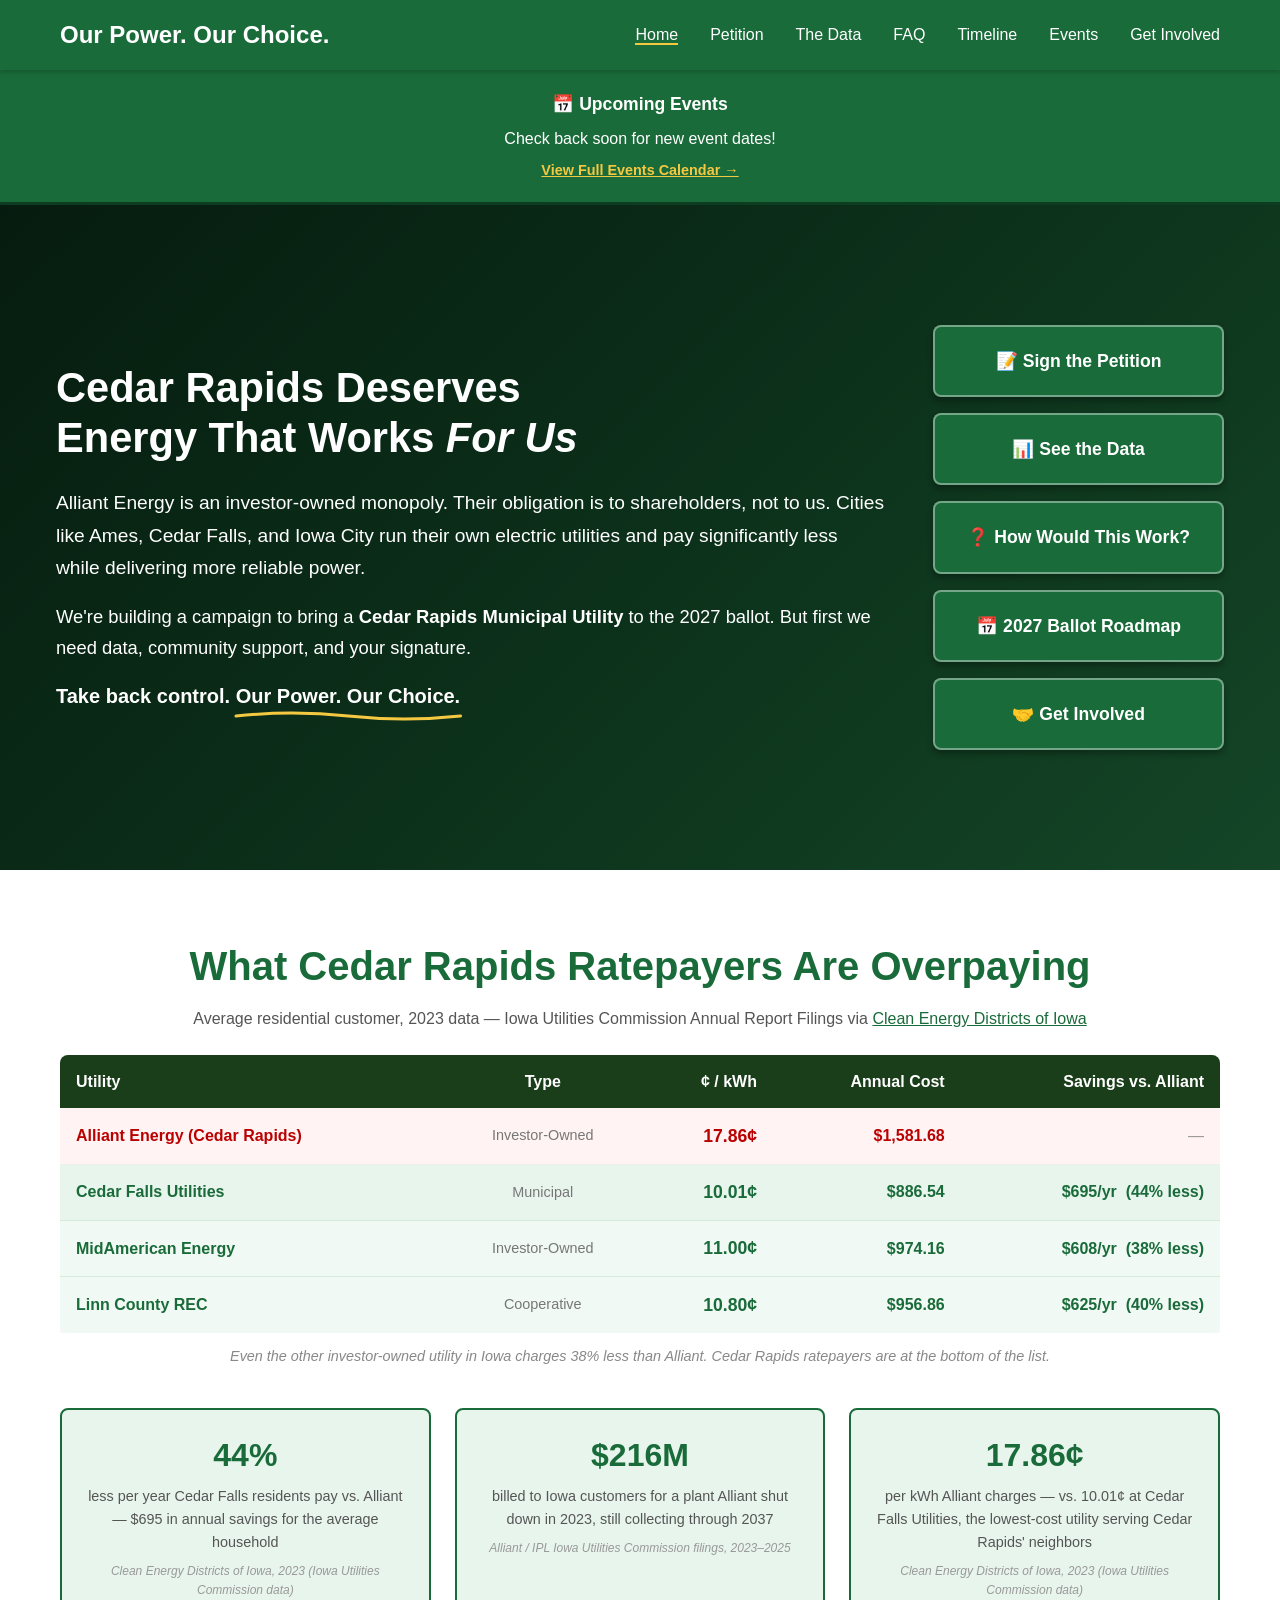
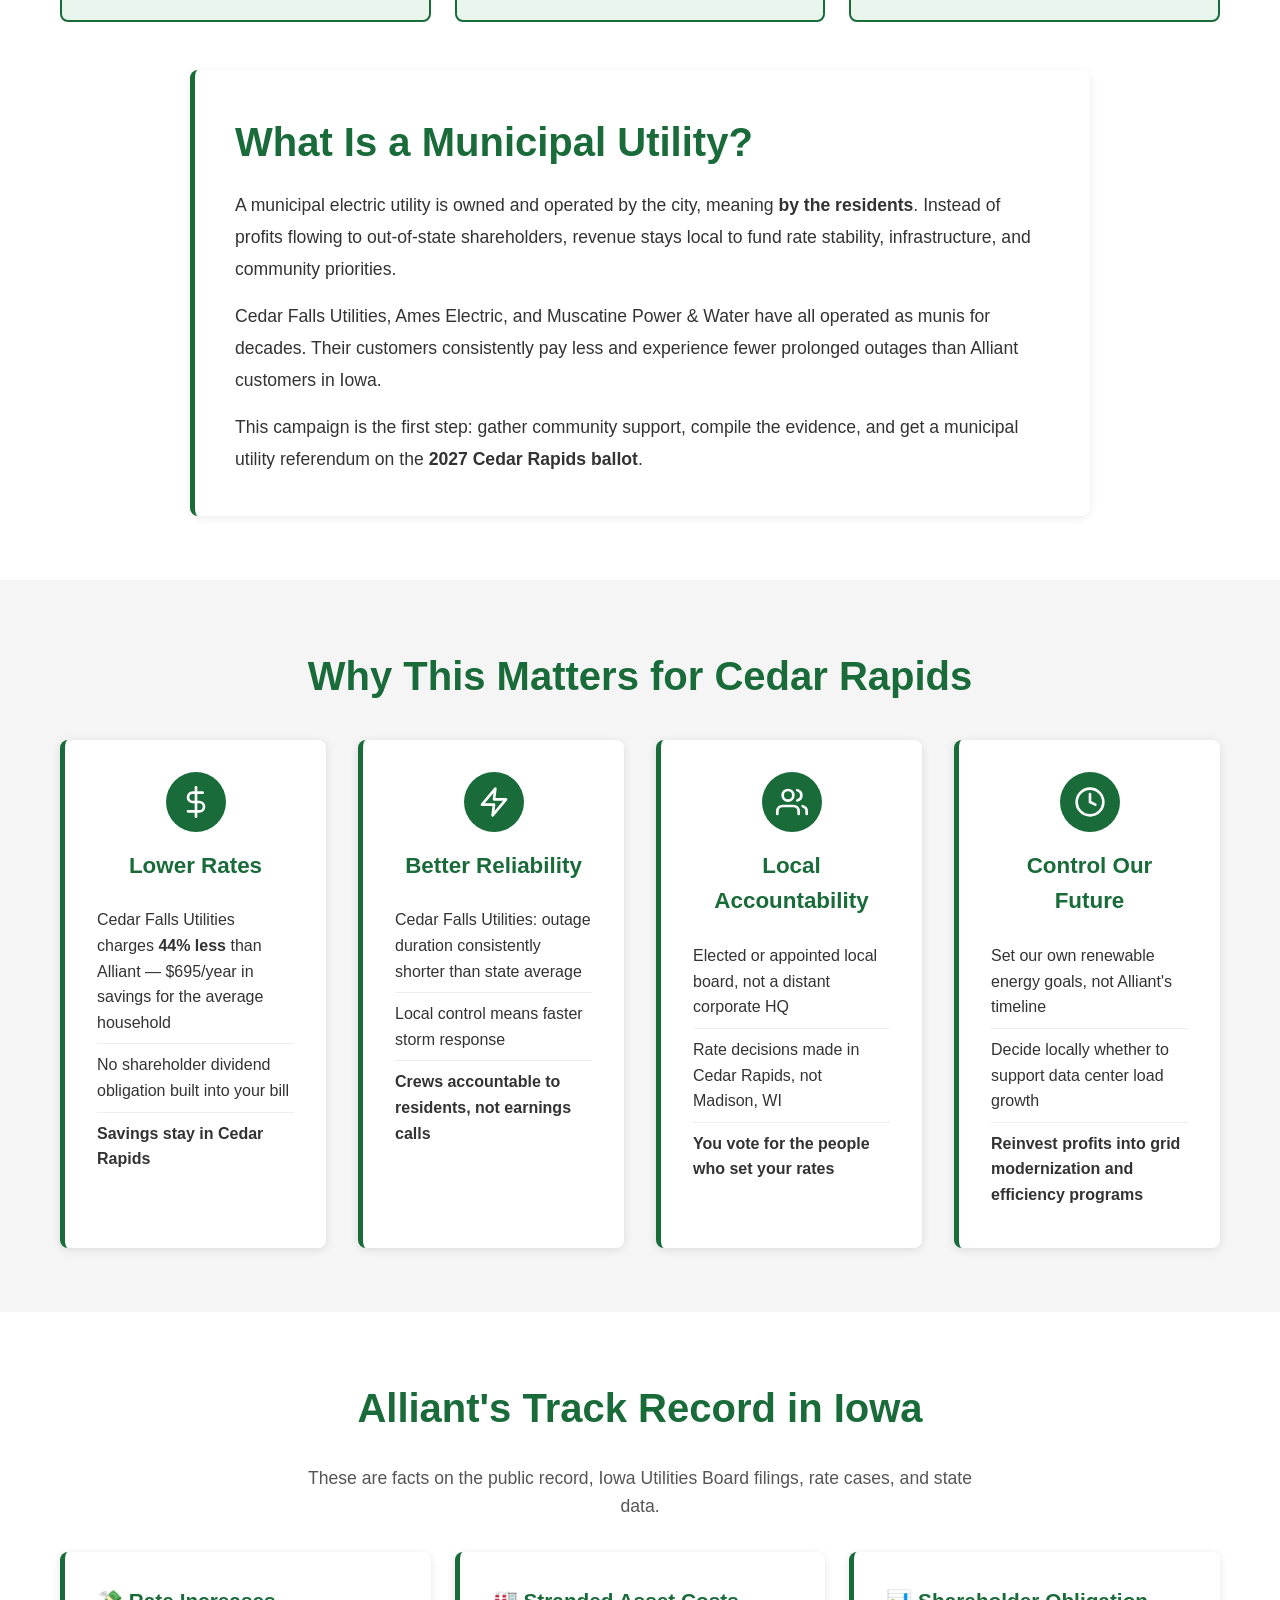
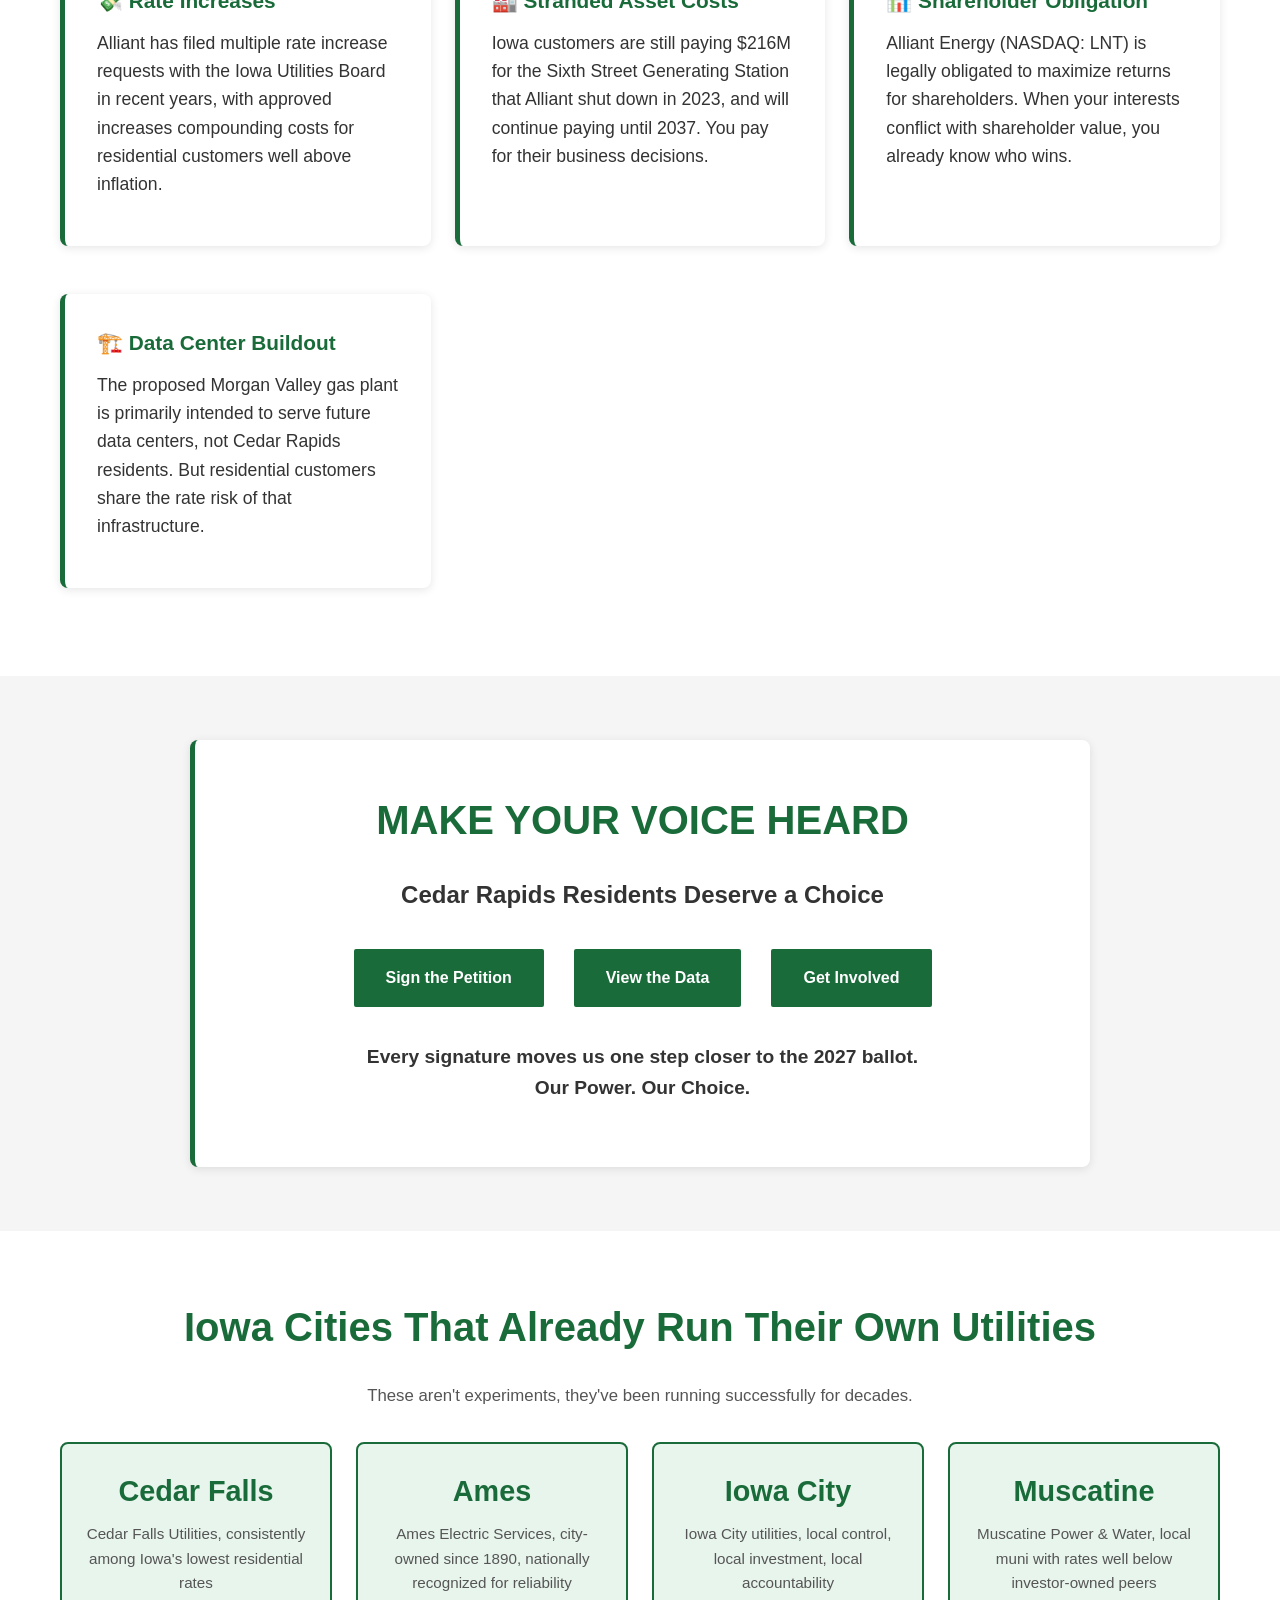
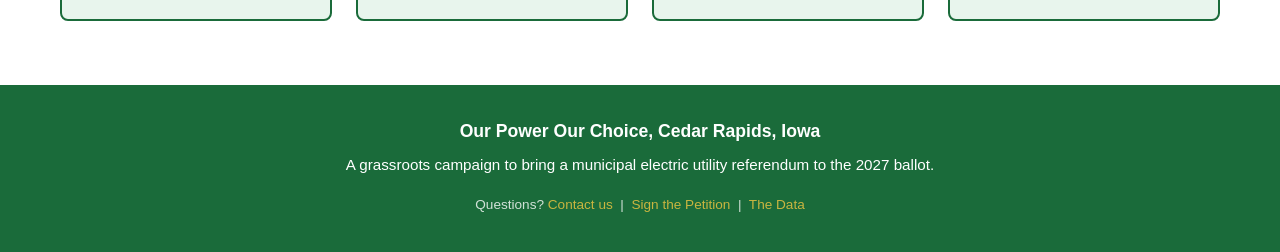
==== commit a088e247: "Update Lower Rates card: replace ~14% with Cedar Falls 44% / $695/yr figure" ====
--- a/index.html
+++ b/index.html
@@ -200,7 +200,7 @@
                             </div>
                             <h3>Lower Rates</h3>
                             <ul>
-                                <li>Iowa munis average ~14% less than Alliant residential rates</li>
+                                <li>Cedar Falls Utilities charges <strong>44% less</strong> than Alliant — $695/year in savings for the average household</li>
                                 <li>No shareholder dividend obligation built into your bill</li>
                                 <li><strong>Savings stay in Cedar Rapids</strong></li>
                             </ul>
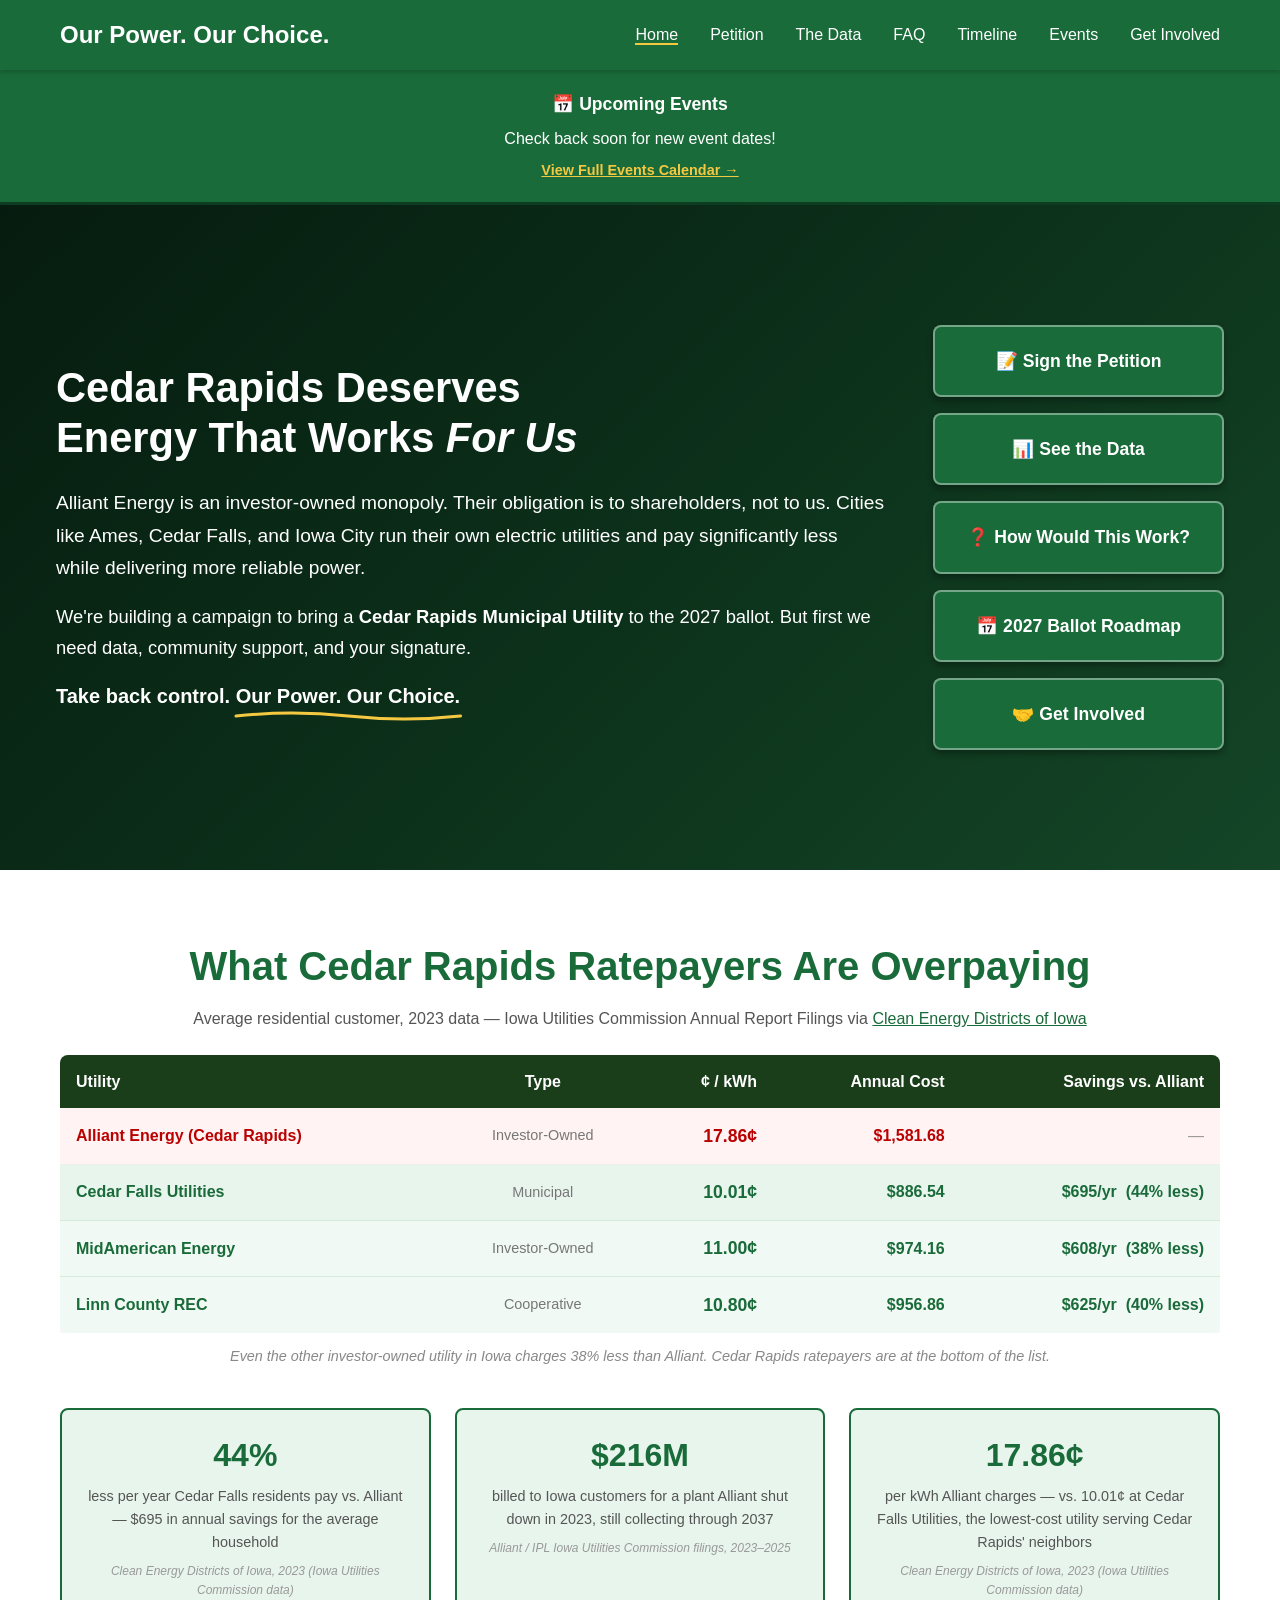
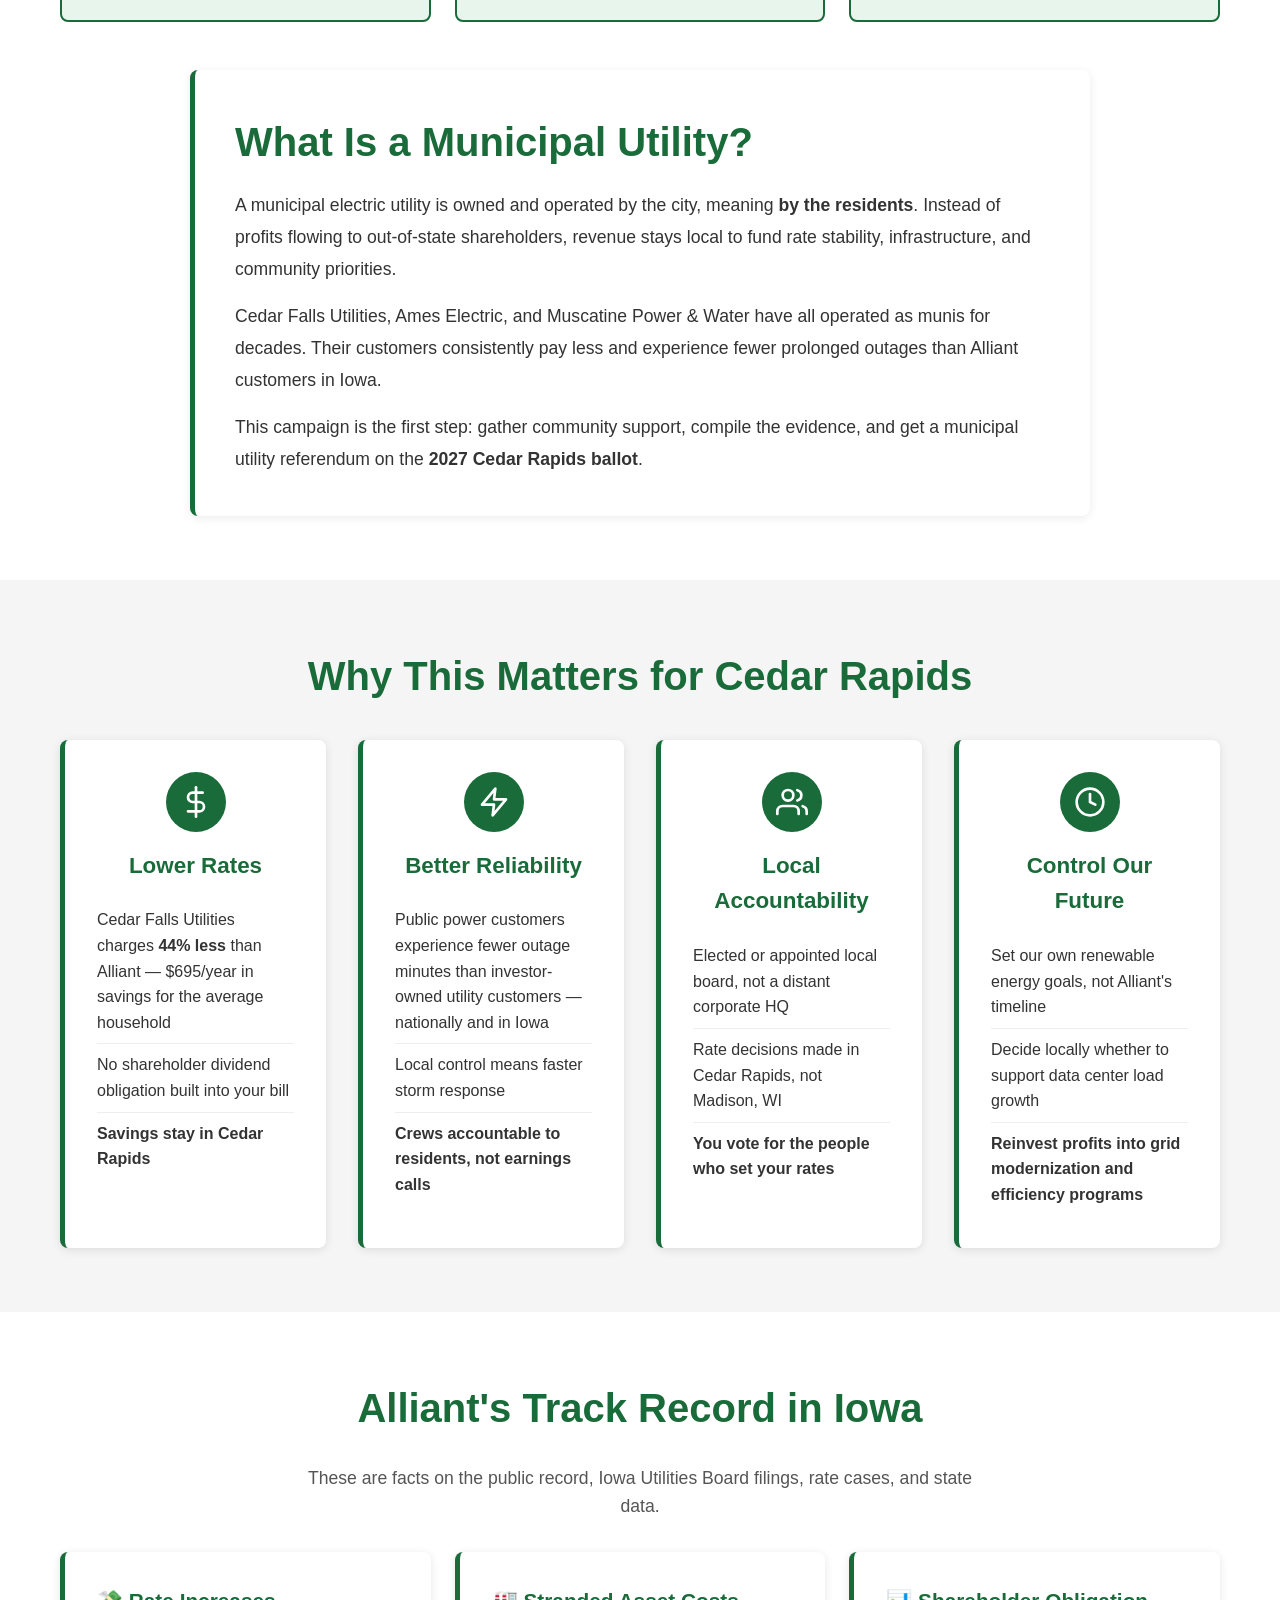
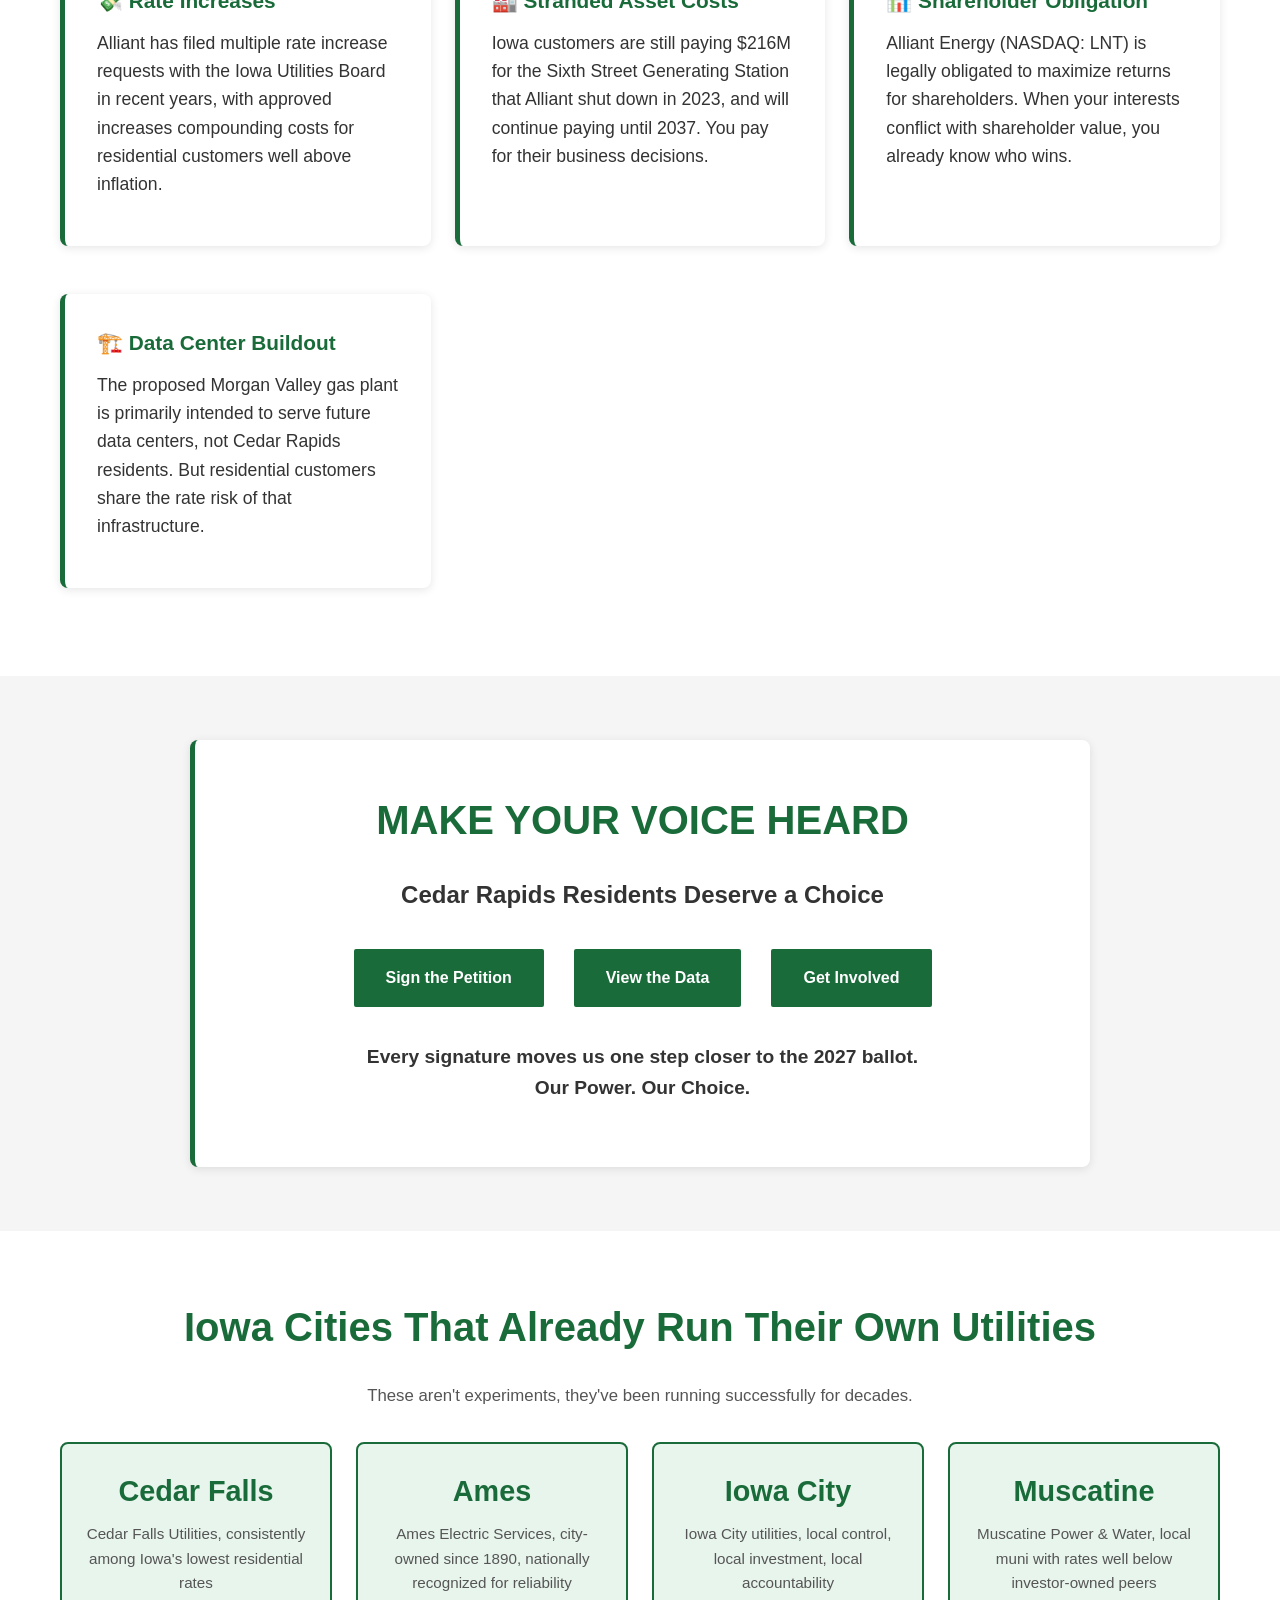
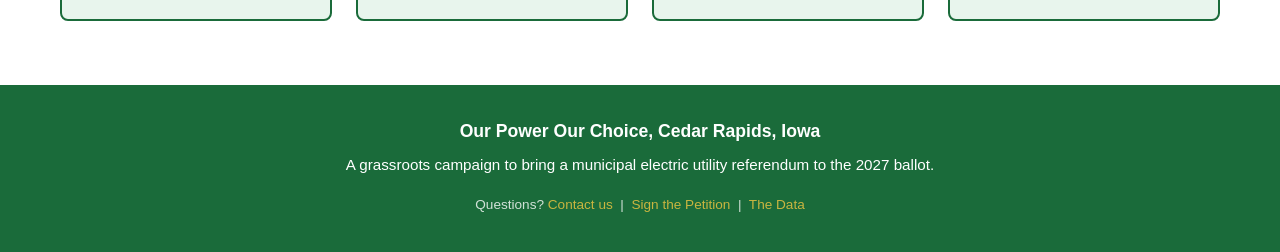
==== commit 5f4a16c6: "Replace unverified reliability claim with APPA-sourced public power reliability stat" ====
--- a/index.html
+++ b/index.html
@@ -216,7 +216,7 @@
                             </div>
                             <h3>Better Reliability</h3>
                             <ul>
-                                <li>Cedar Falls Utilities: outage duration consistently shorter than state average</li>
+                                <li>Public power customers experience fewer outage minutes than investor-owned utility customers — nationally and in Iowa</li>
                                 <li>Local control means faster storm response</li>
                                 <li><strong>Crews accountable to residents, not earnings calls</strong></li>
                             </ul>
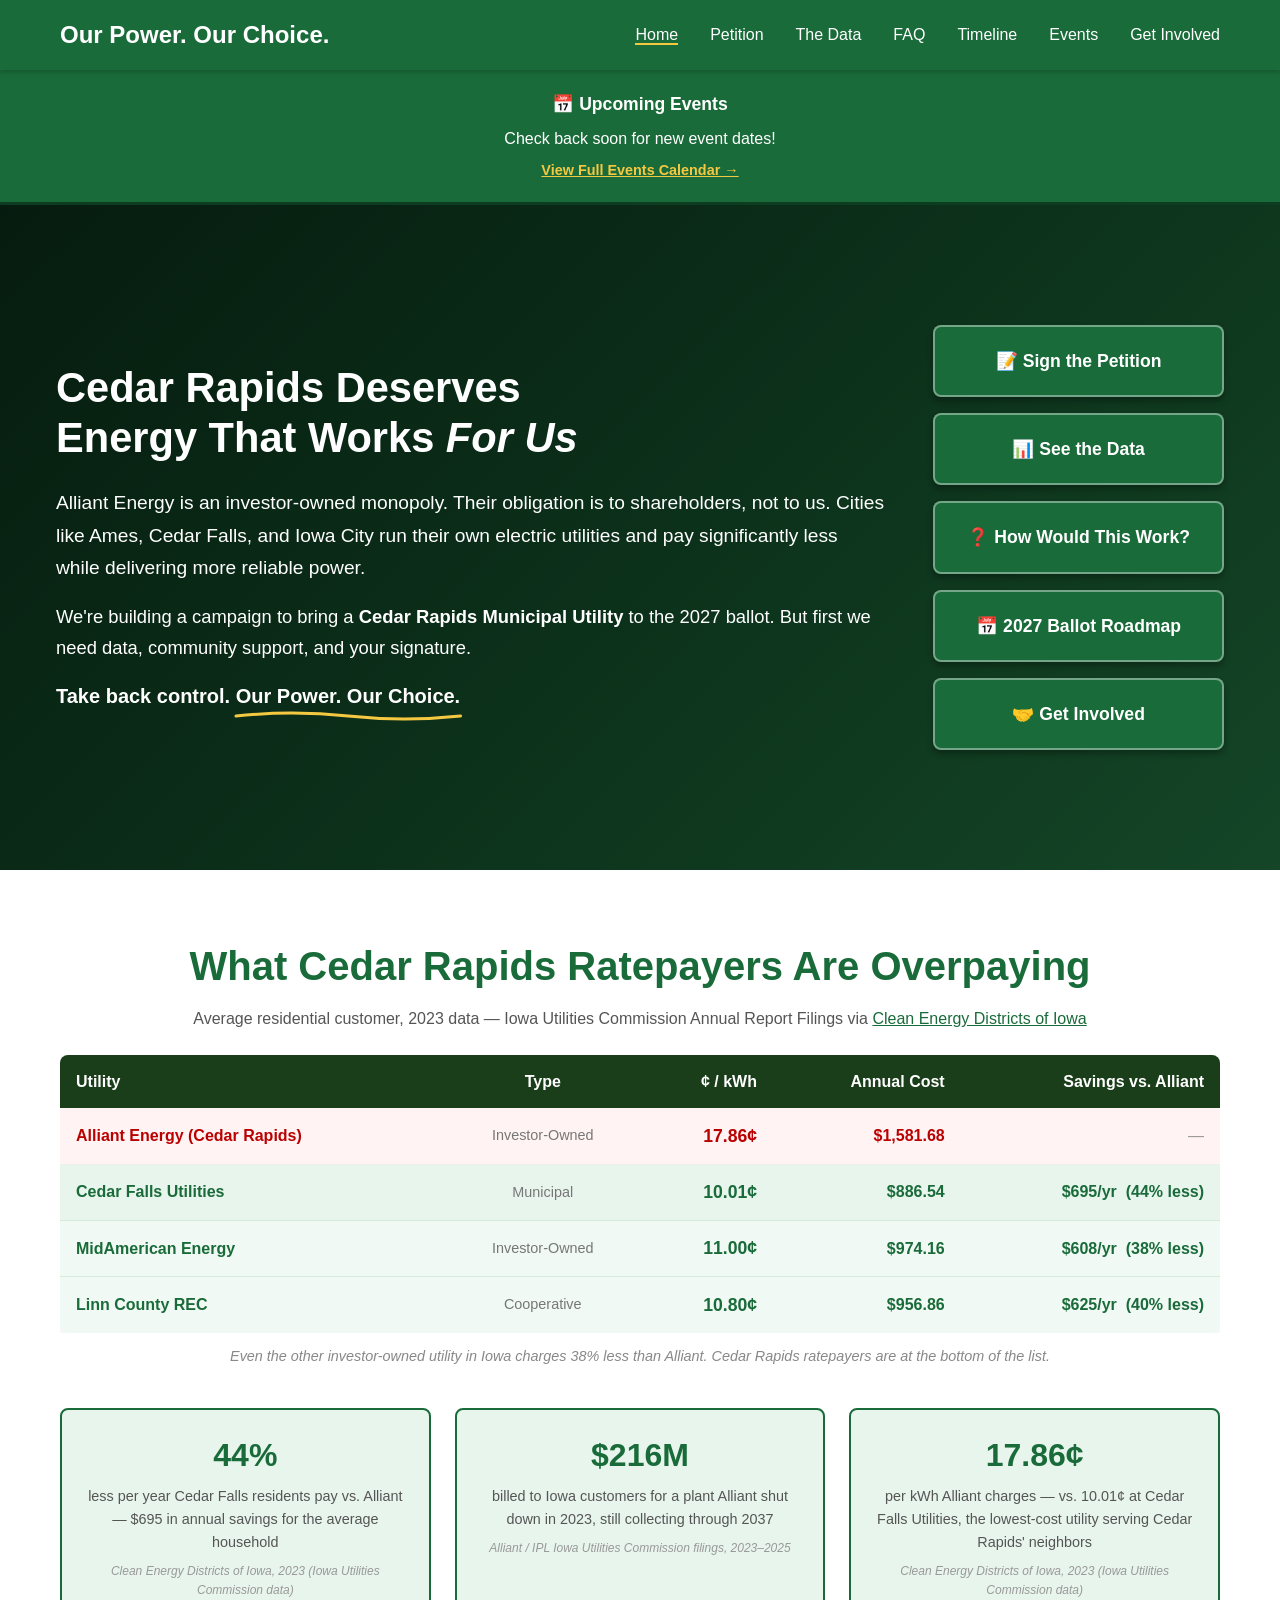
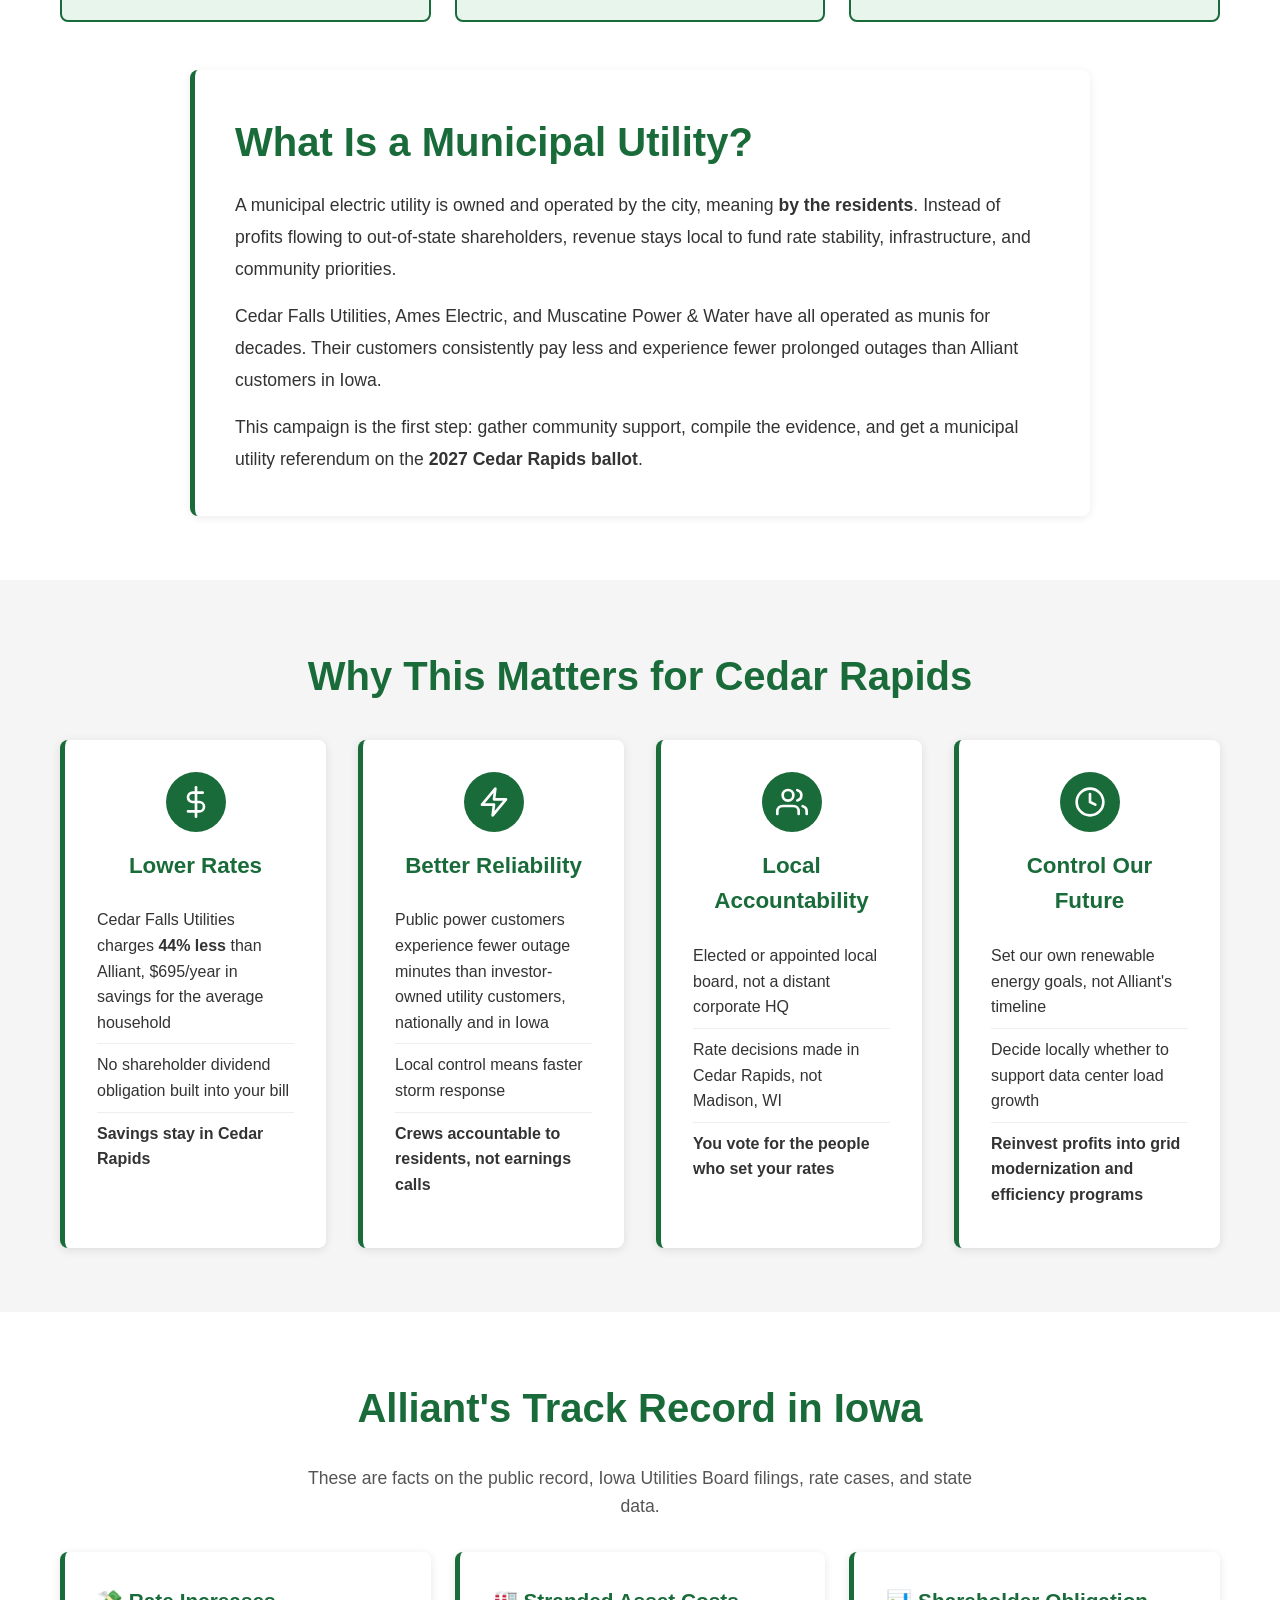
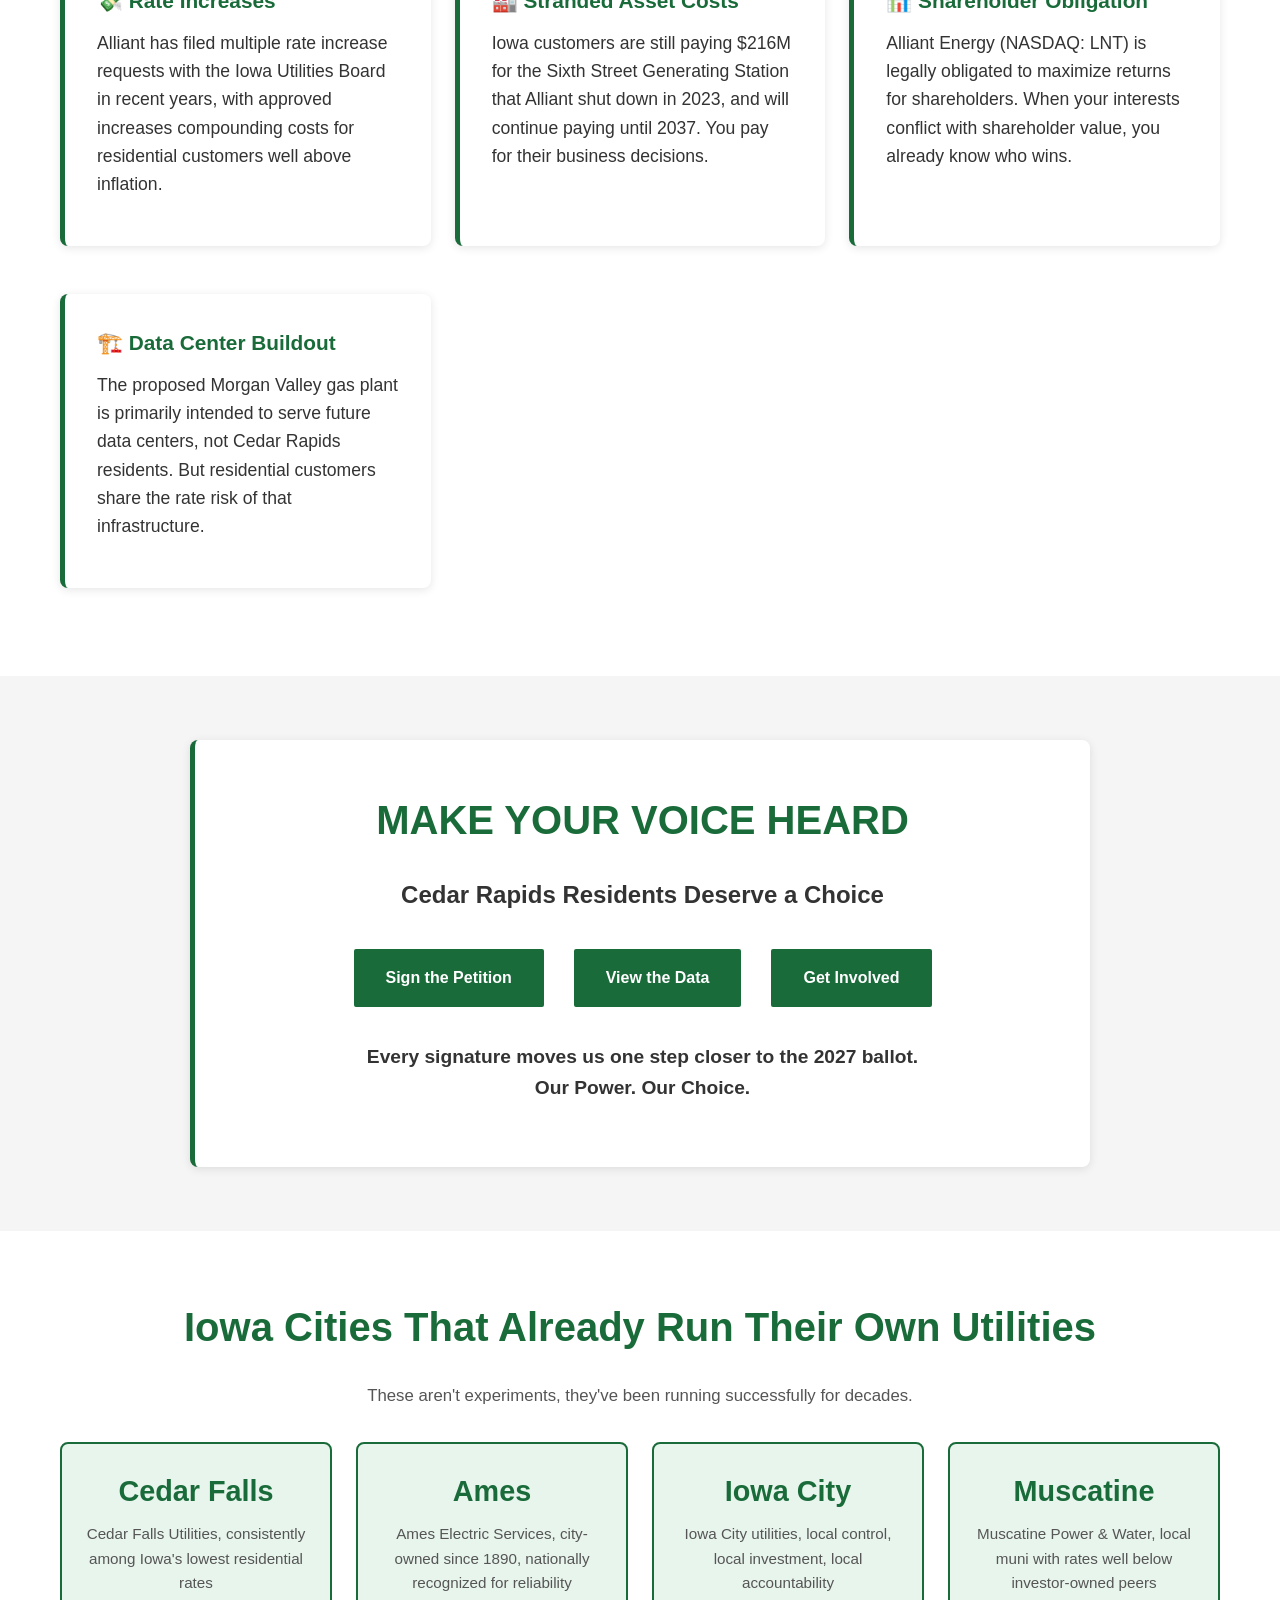
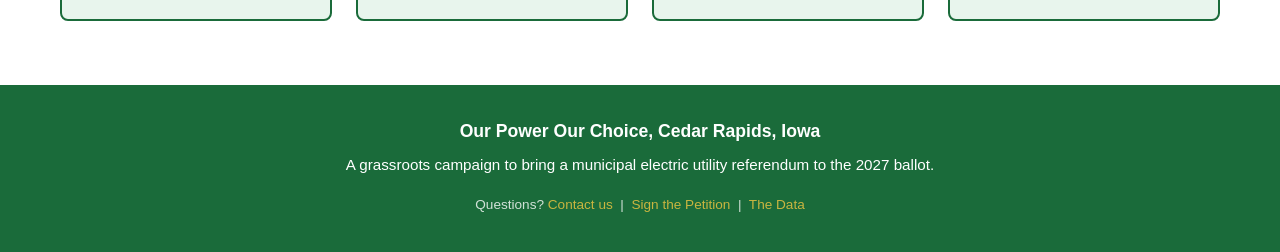
==== commit 15c294f3: "Remove em dashes from Lower Rates and Better Reliability card bullets" ====
--- a/index.html
+++ b/index.html
@@ -200,7 +200,7 @@
                             </div>
                             <h3>Lower Rates</h3>
                             <ul>
-                                <li>Cedar Falls Utilities charges <strong>44% less</strong> than Alliant — $695/year in savings for the average household</li>
+                                <li>Cedar Falls Utilities charges <strong>44% less</strong> than Alliant, $695/year in savings for the average household</li>
                                 <li>No shareholder dividend obligation built into your bill</li>
                                 <li><strong>Savings stay in Cedar Rapids</strong></li>
                             </ul>
@@ -216,7 +216,7 @@
                             </div>
                             <h3>Better Reliability</h3>
                             <ul>
-                                <li>Public power customers experience fewer outage minutes than investor-owned utility customers — nationally and in Iowa</li>
+                                <li>Public power customers experience fewer outage minutes than investor-owned utility customers, nationally and in Iowa</li>
                                 <li>Local control means faster storm response</li>
                                 <li><strong>Crews accountable to residents, not earnings calls</strong></li>
                             </ul>
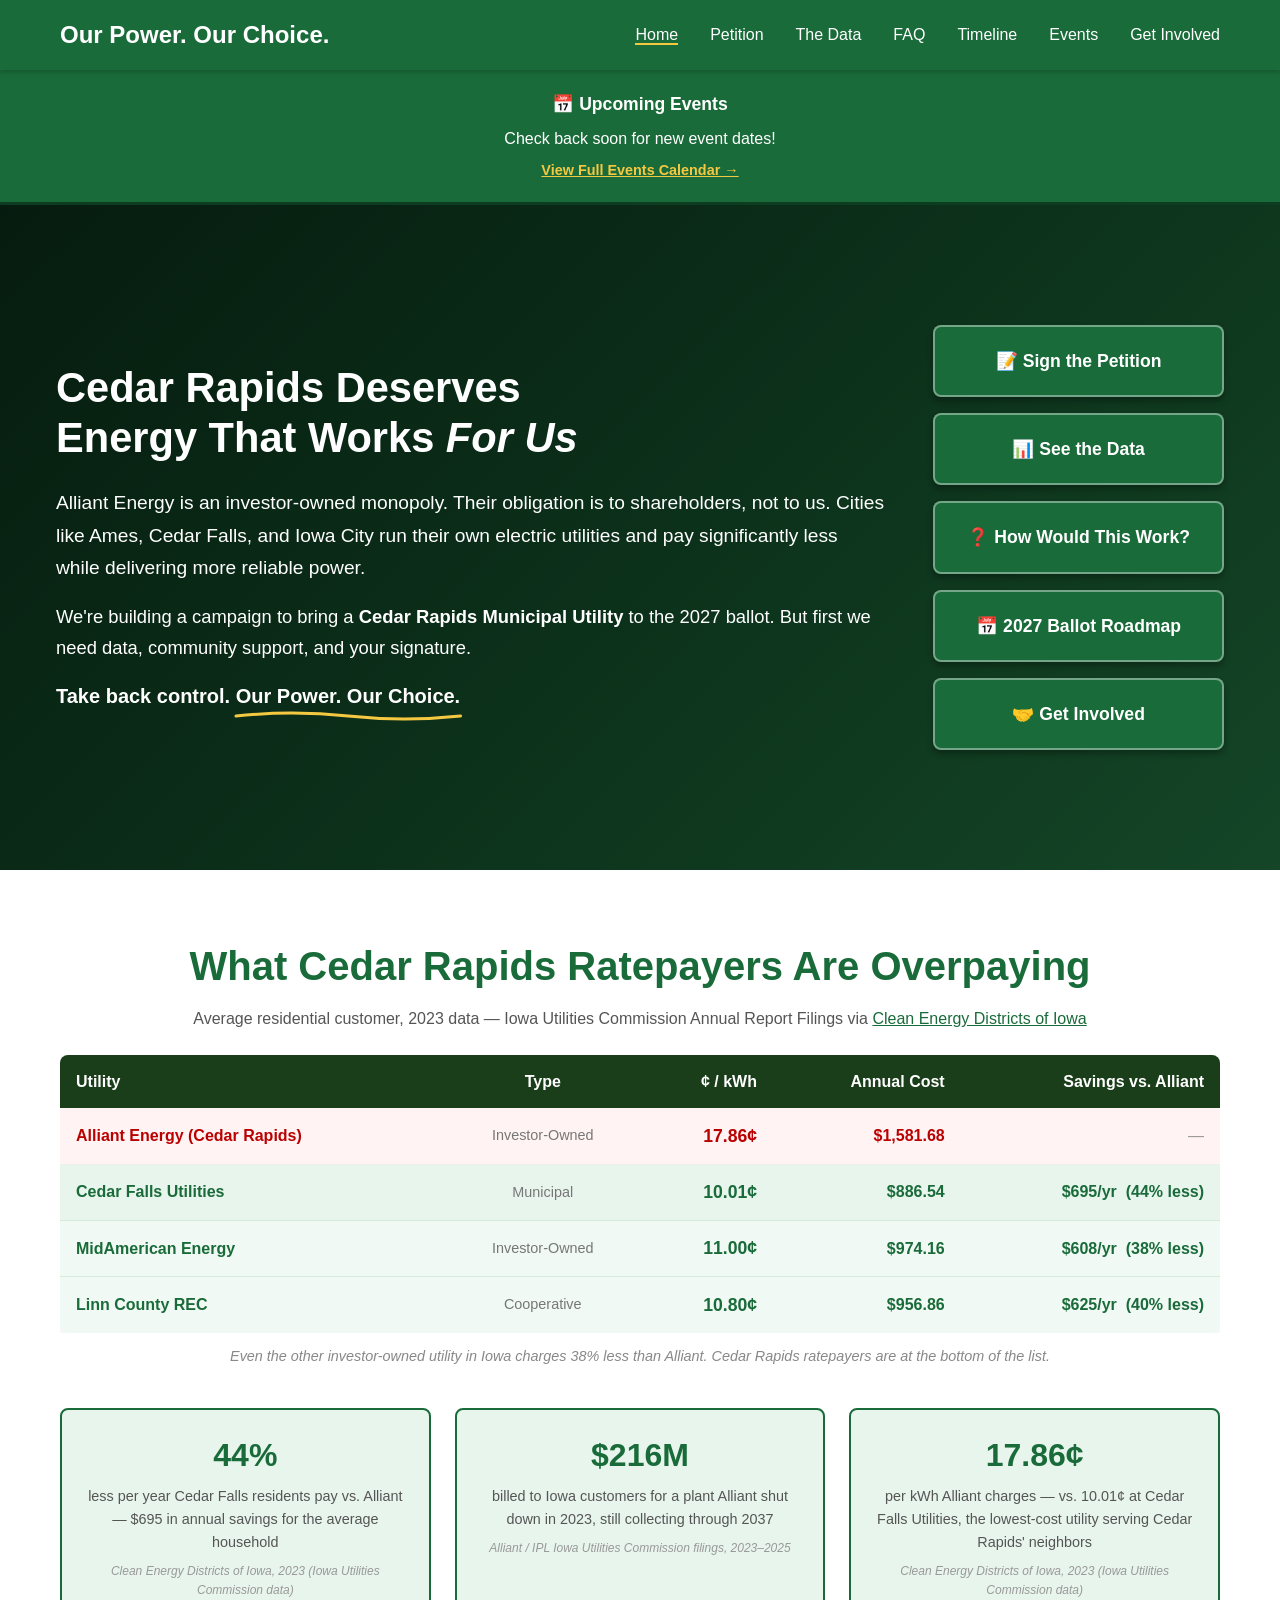
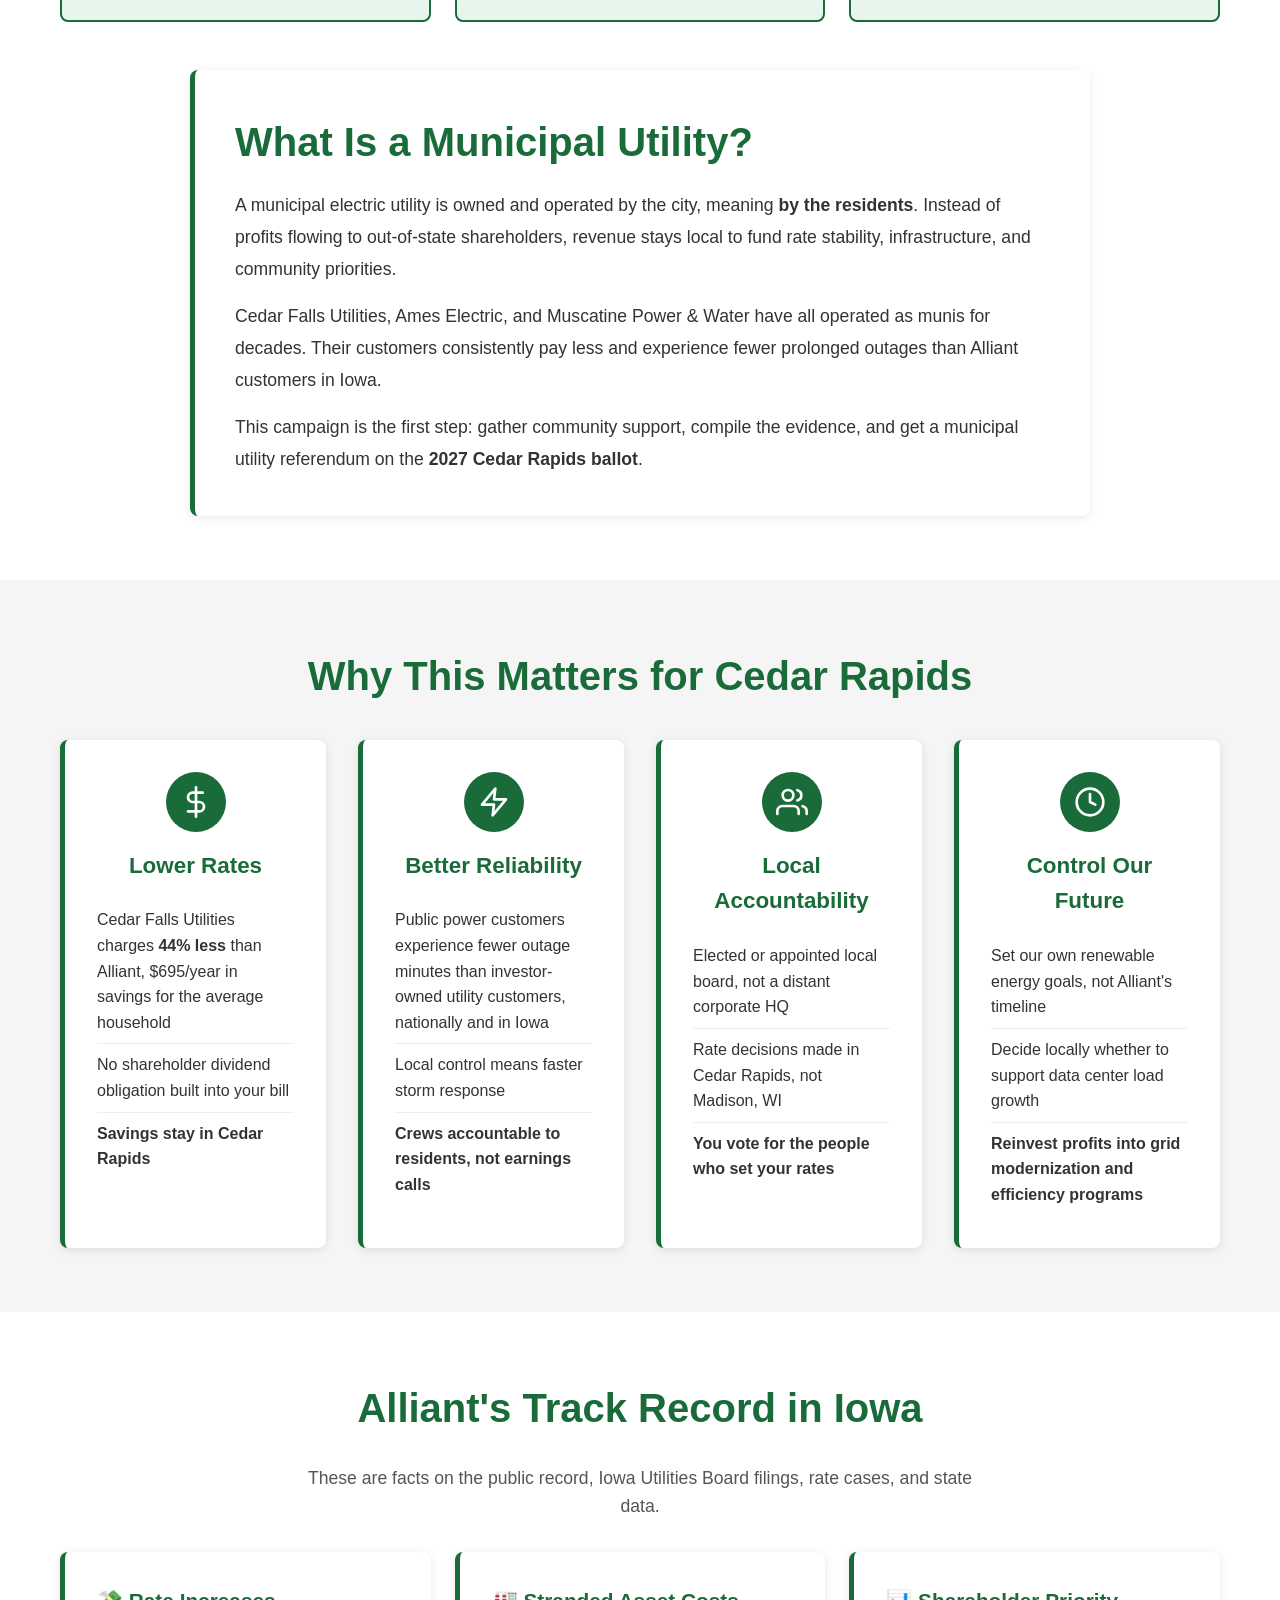
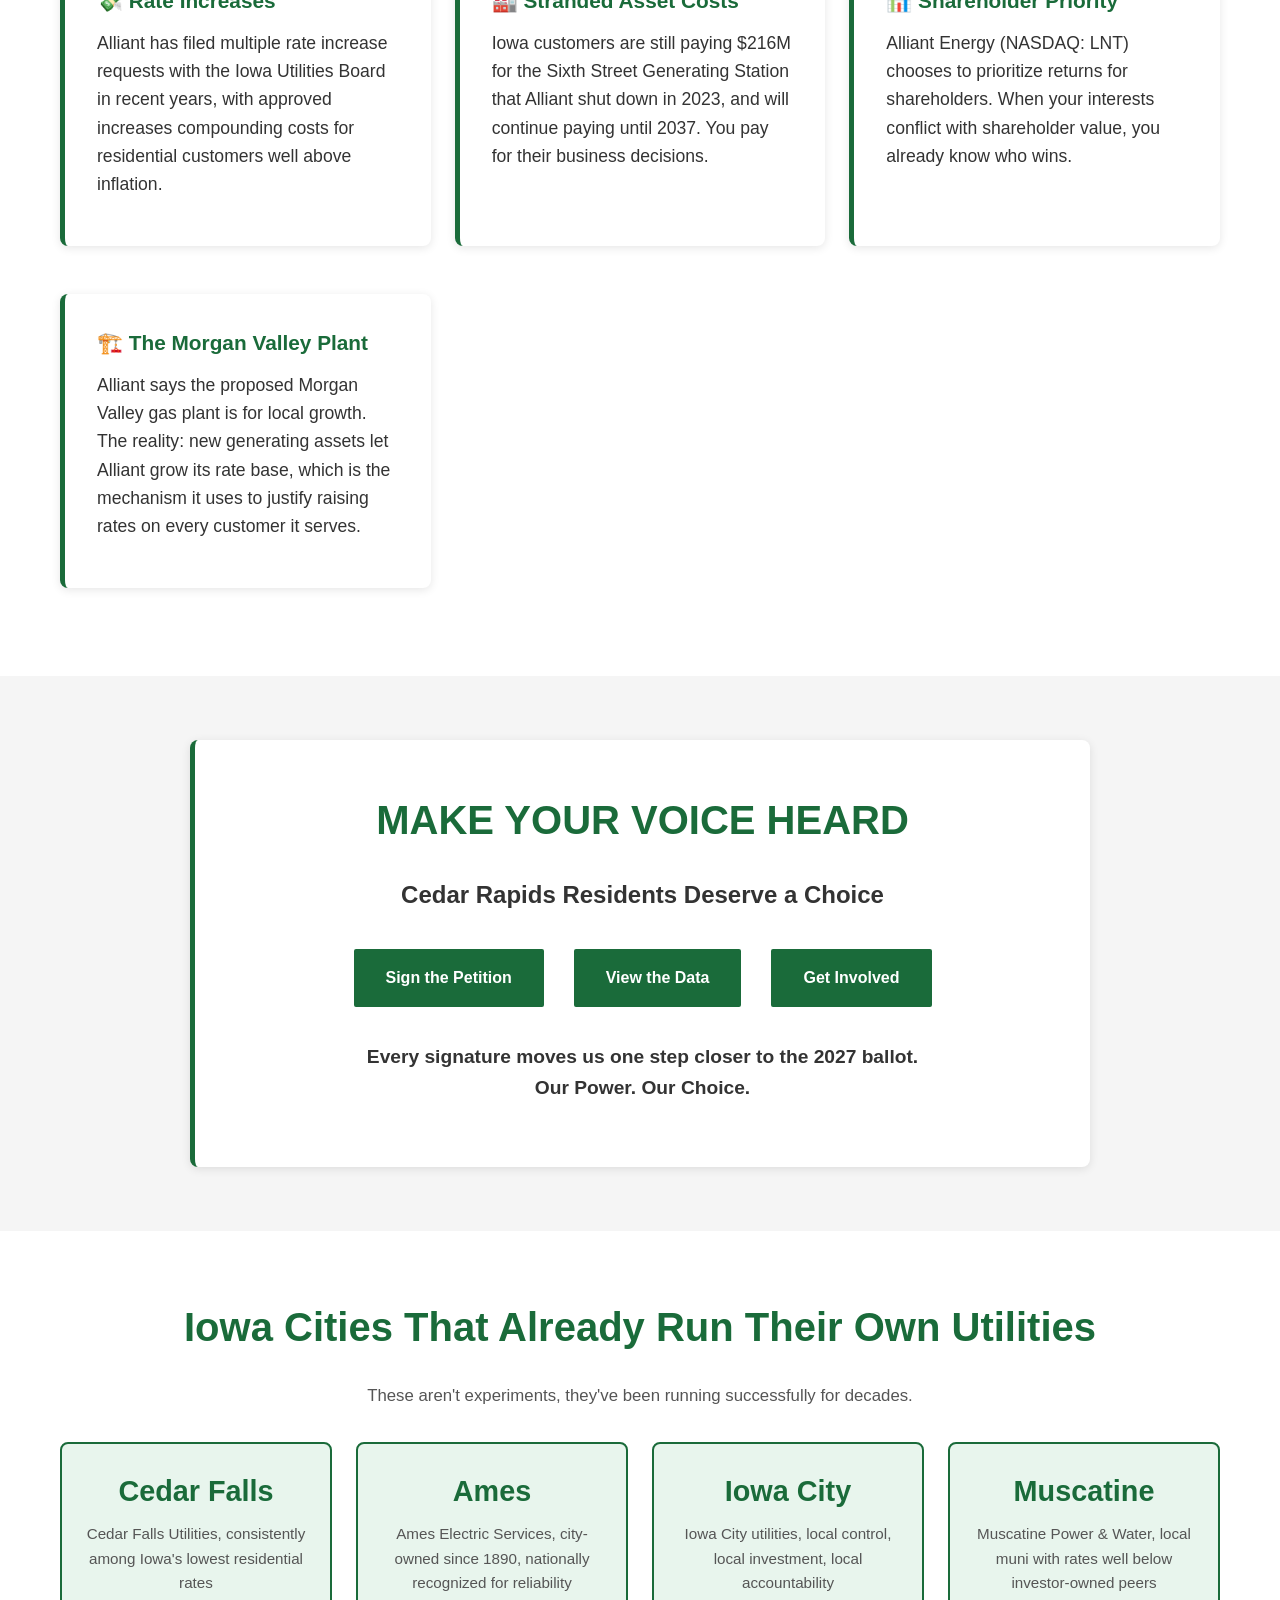
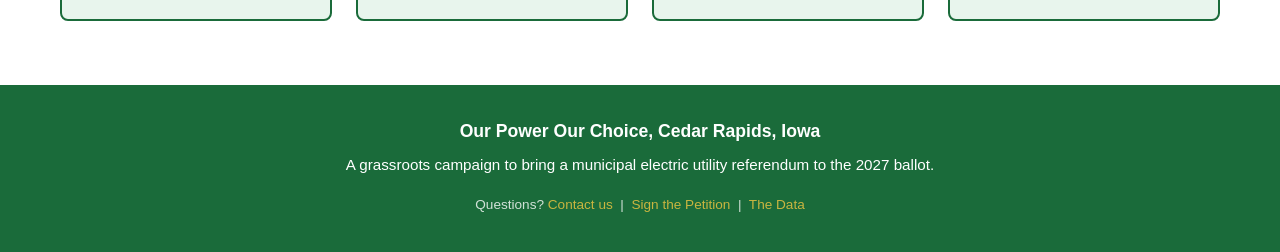
==== commit 4692be67: "Fix shareholder card (chooses, not legally obligated) and Morgan Valley card (rate base, not data ce" ====
--- a/index.html
+++ b/index.html
@@ -283,13 +283,13 @@
                     </div>
 
                     <div class="info-card">
-                        <h3>📊 Shareholder Obligation</h3>
-                        <p>Alliant Energy (NASDAQ: LNT) is legally obligated to maximize returns for shareholders. When your interests conflict with shareholder value, you already know who wins.</p>
+                        <h3>📊 Shareholder Priority</h3>
+                        <p>Alliant Energy (NASDAQ: LNT) chooses to prioritize returns for shareholders. When your interests conflict with shareholder value, you already know who wins.</p>
                     </div>
 
                     <div class="info-card">
-                        <h3>🏗️ Data Center Buildout</h3>
-                        <p>The proposed Morgan Valley gas plant is primarily intended to serve future data centers, not Cedar Rapids residents. But residential customers share the rate risk of that infrastructure.</p>
+                        <h3>🏗️ The Morgan Valley Plant</h3>
+                        <p>Alliant says the proposed Morgan Valley gas plant is for local growth. The reality: new generating assets let Alliant grow its rate base, which is the mechanism it uses to justify raising rates on every customer it serves.</p>
                     </div>
 
                 </div>
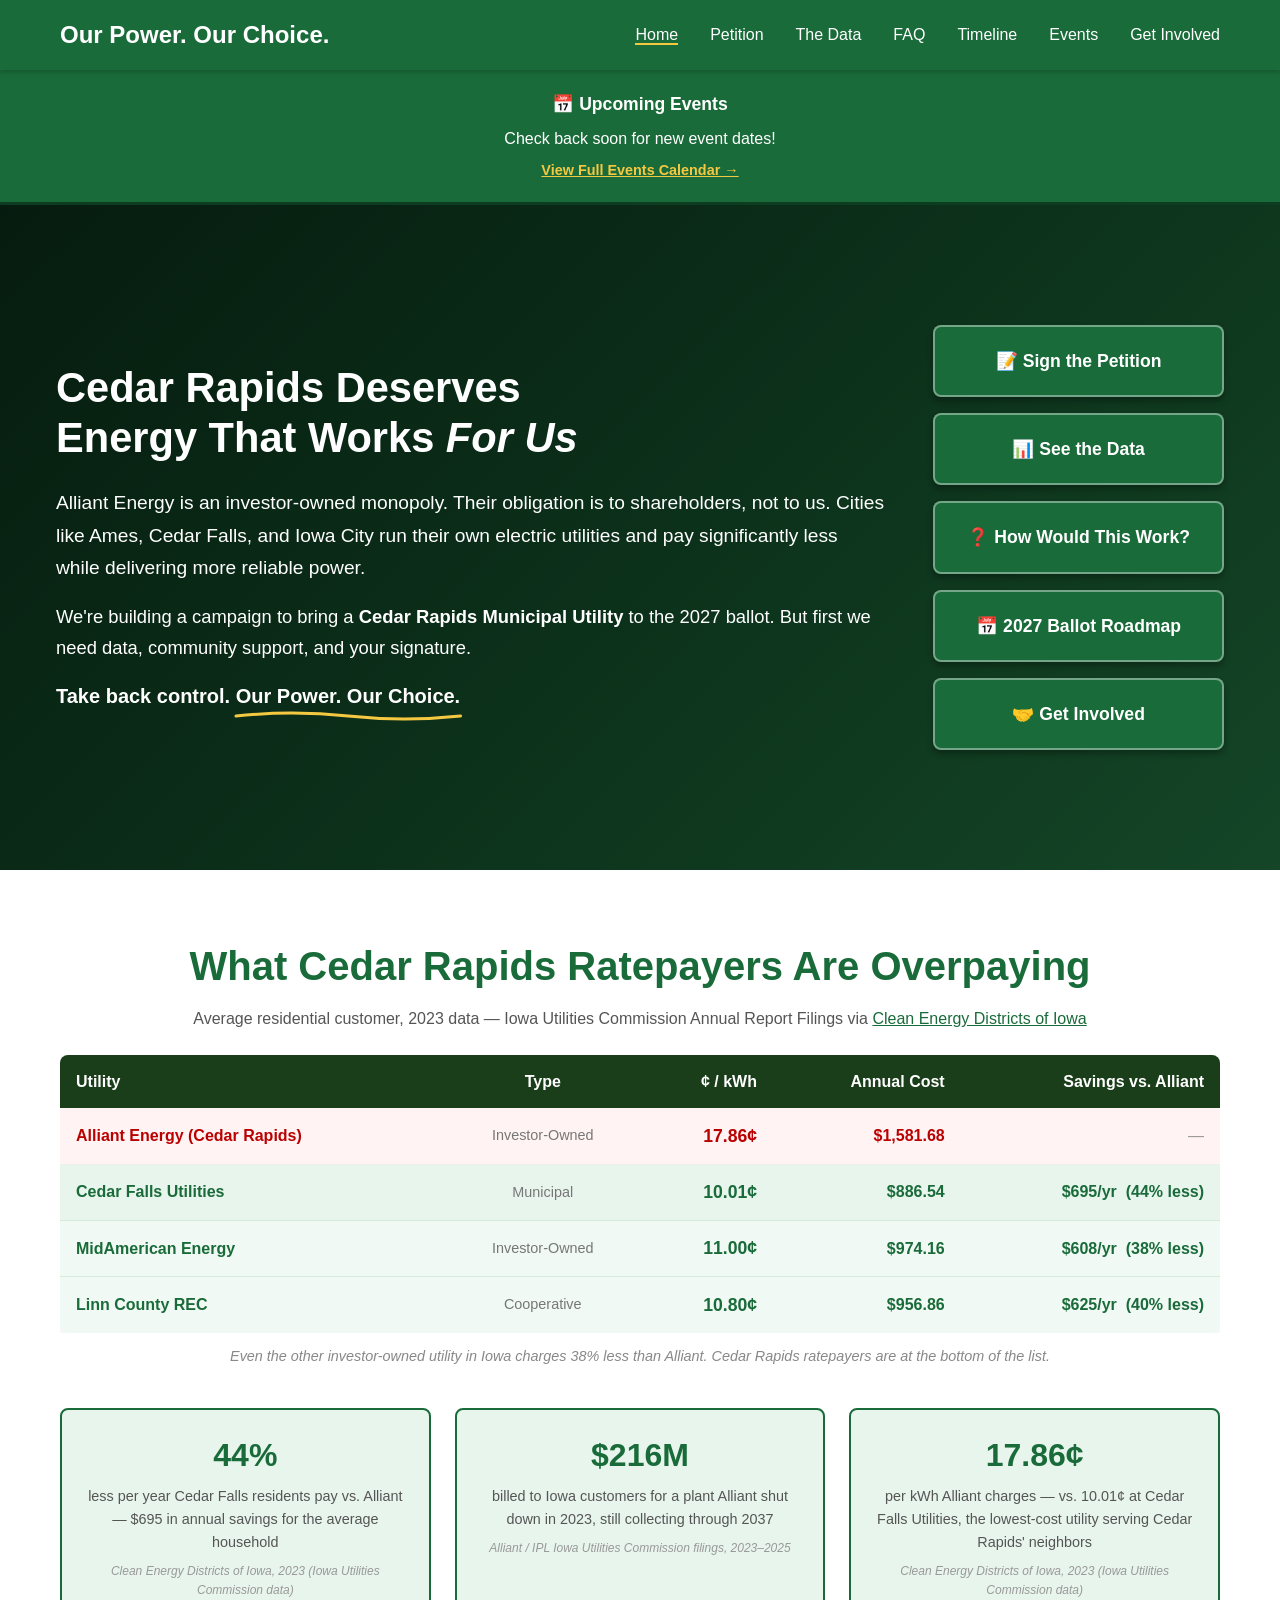
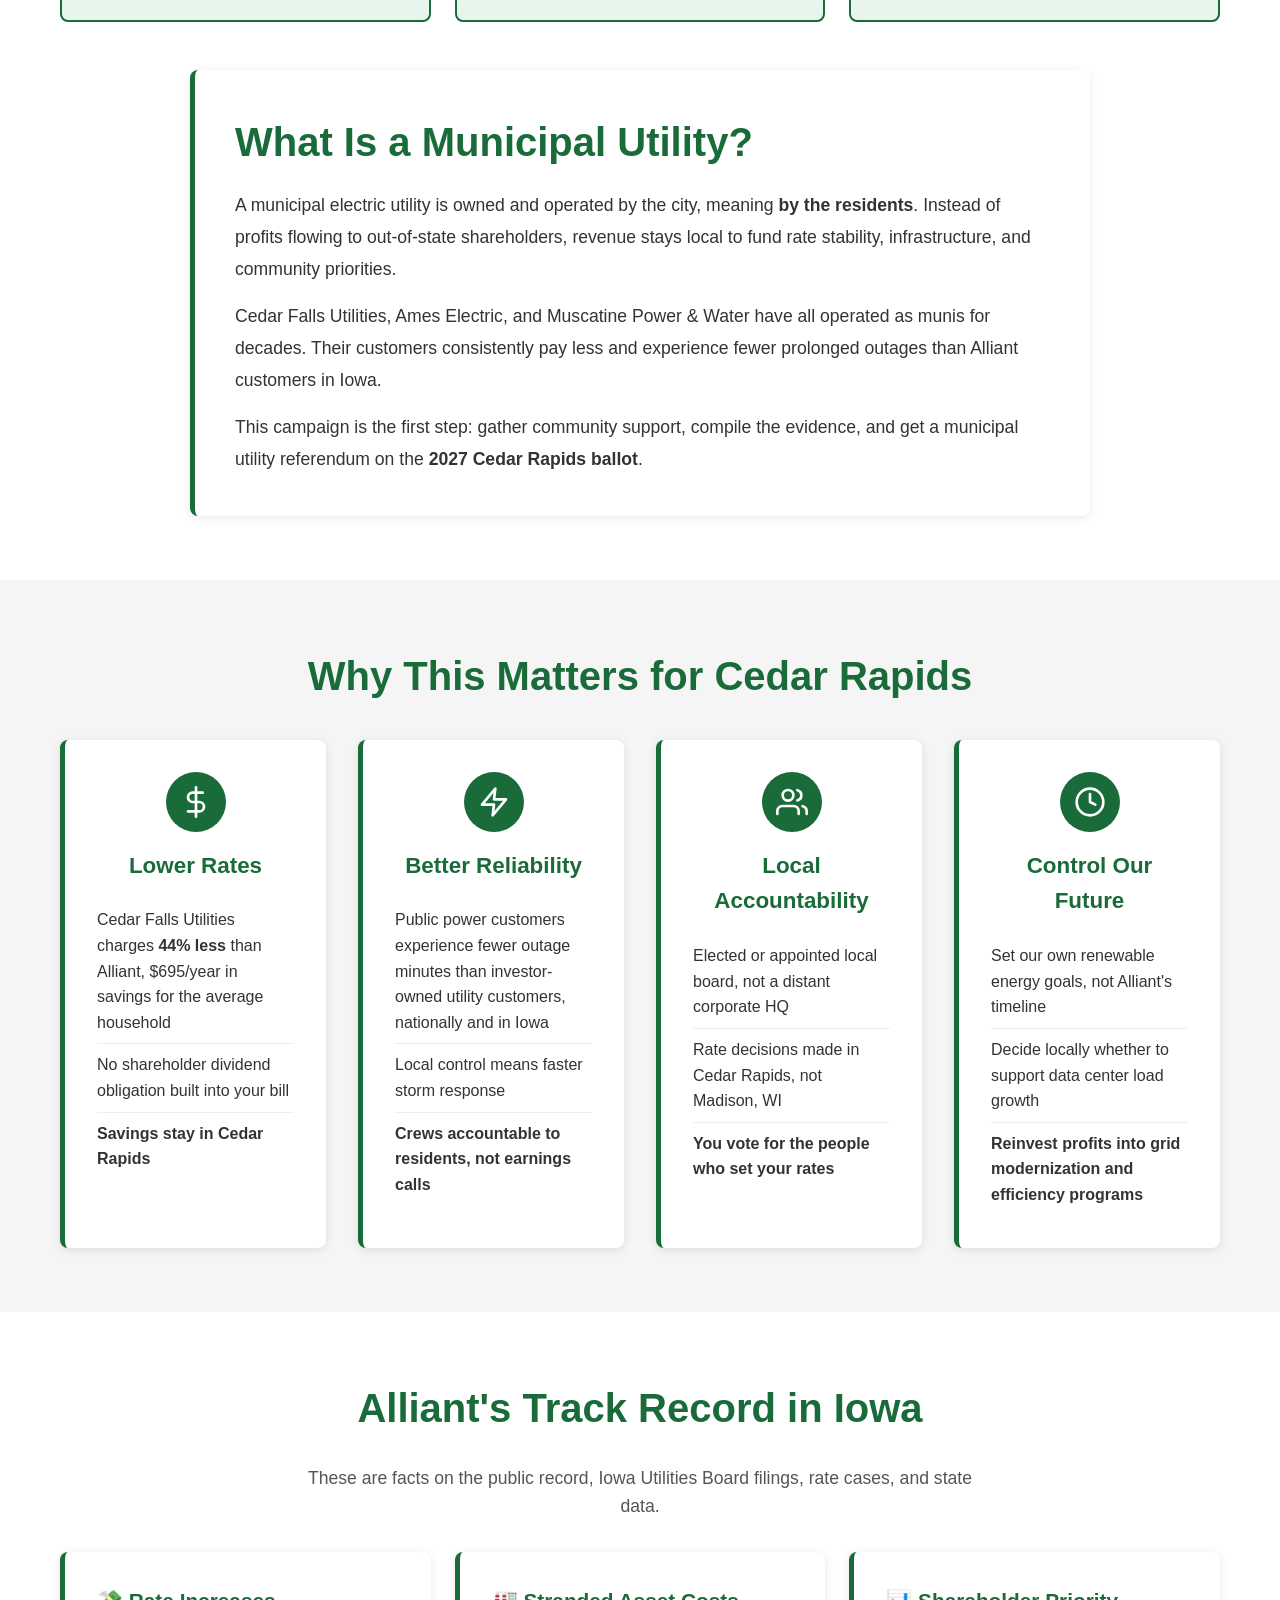
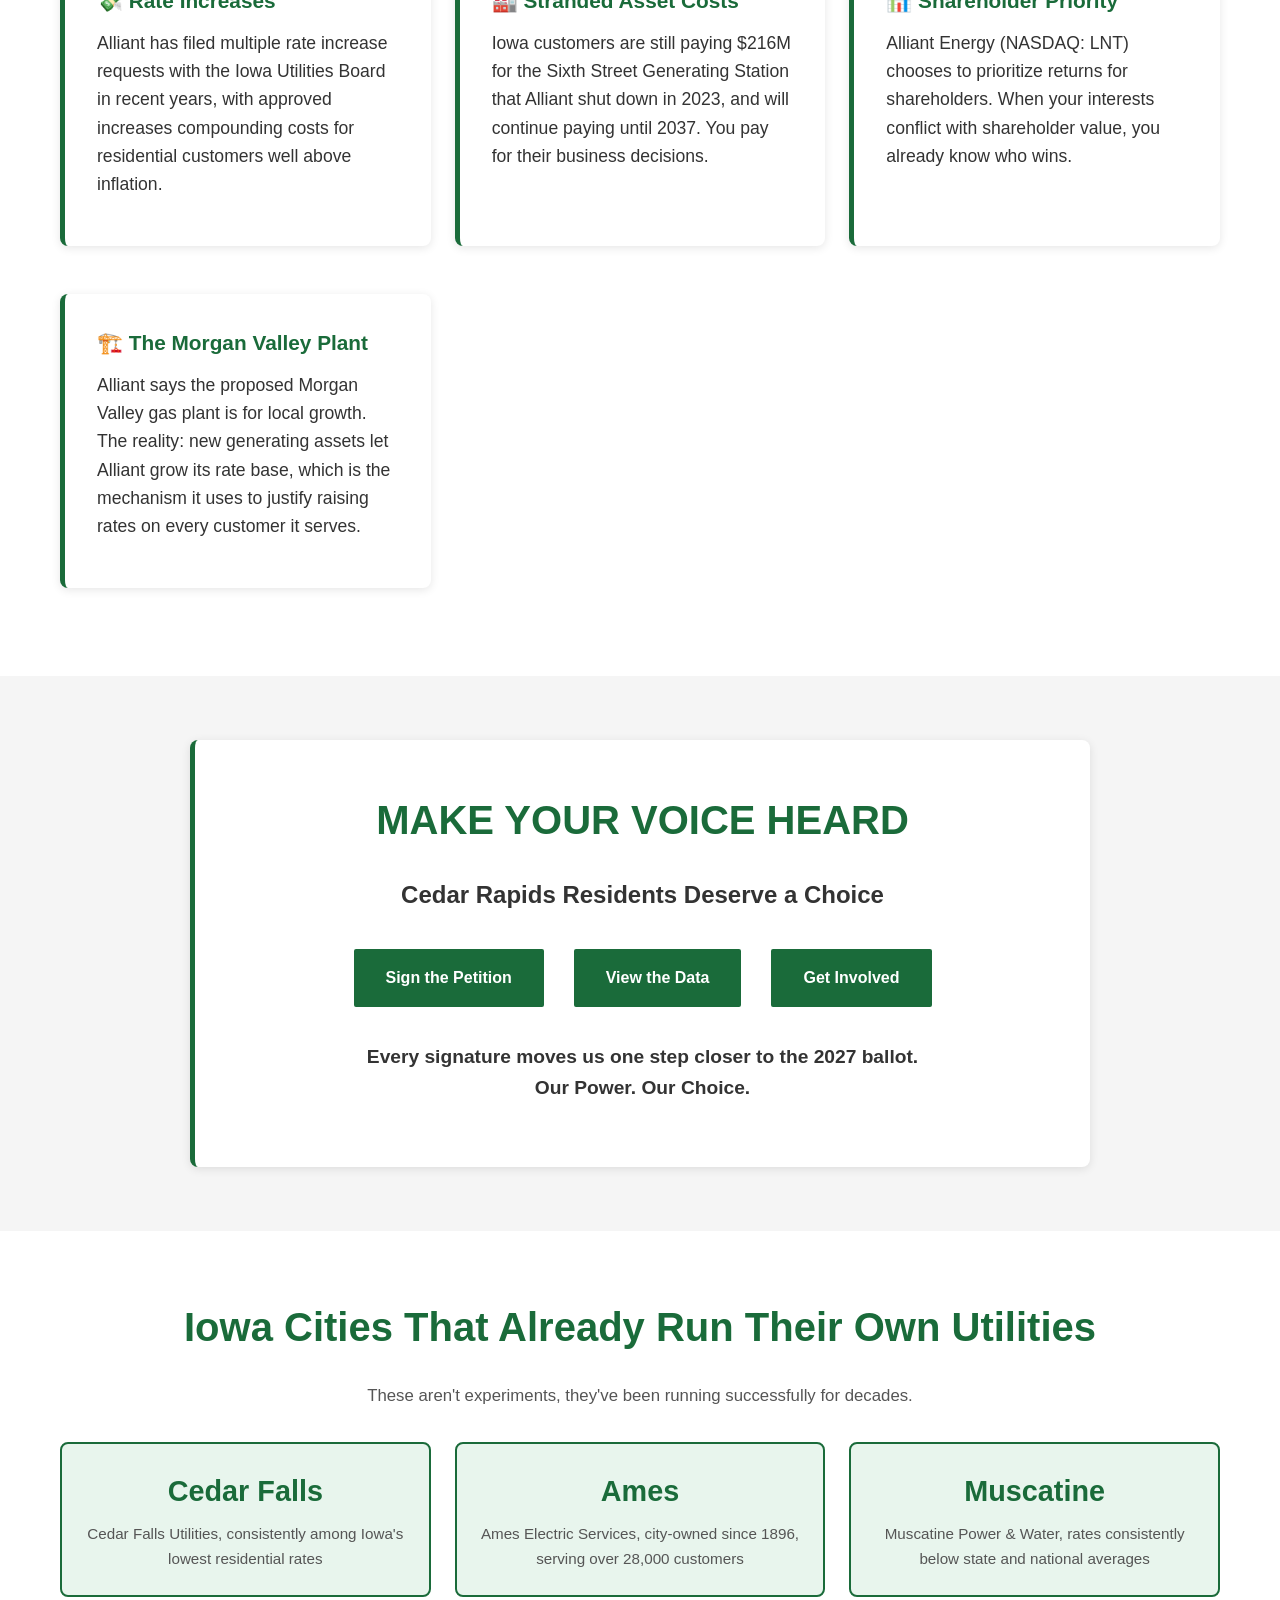
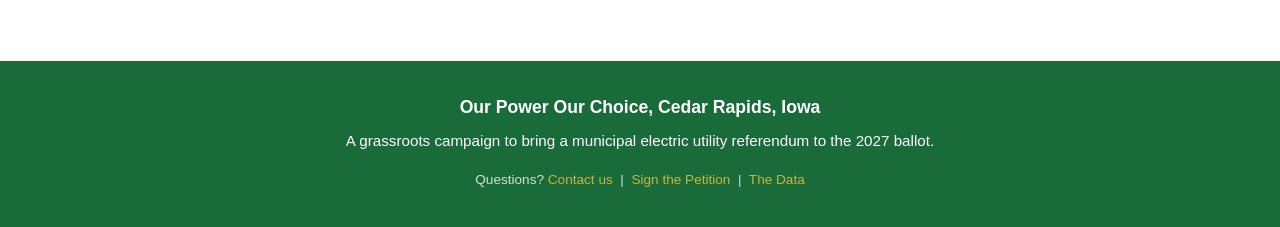
==== commit 7342eece: "Remove Iowa City card, fix Ames founding year to 1896, update Muscatine description" ====
--- a/index.html
+++ b/index.html
@@ -328,17 +328,12 @@
 
                     <div style="background: #e8f5ed; border: 2px solid #1a6b3a; border-radius: 8px; padding: 1.5rem;">
                         <div style="font-size: 1.8rem; font-weight: 700; color: #1a6b3a;">Ames</div>
-                        <div style="font-size: 0.95rem; color: #555; margin-top: 0.5rem;">Ames Electric Services, city-owned since 1890, nationally recognized for reliability</div>
-                    </div>
-
-                    <div style="background: #e8f5ed; border: 2px solid #1a6b3a; border-radius: 8px; padding: 1.5rem;">
-                        <div style="font-size: 1.8rem; font-weight: 700; color: #1a6b3a;">Iowa City</div>
-                        <div style="font-size: 0.95rem; color: #555; margin-top: 0.5rem;">Iowa City utilities, local control, local investment, local accountability</div>
+                        <div style="font-size: 0.95rem; color: #555; margin-top: 0.5rem;">Ames Electric Services, city-owned since 1896, serving over 28,000 customers</div>
                     </div>
 
                     <div style="background: #e8f5ed; border: 2px solid #1a6b3a; border-radius: 8px; padding: 1.5rem;">
                         <div style="font-size: 1.8rem; font-weight: 700; color: #1a6b3a;">Muscatine</div>
-                        <div style="font-size: 0.95rem; color: #555; margin-top: 0.5rem;">Muscatine Power & Water, local muni with rates well below investor-owned peers</div>
+                        <div style="font-size: 0.95rem; color: #555; margin-top: 0.5rem;">Muscatine Power & Water, rates consistently below state and national averages</div>
                     </div>
 
                 </div>
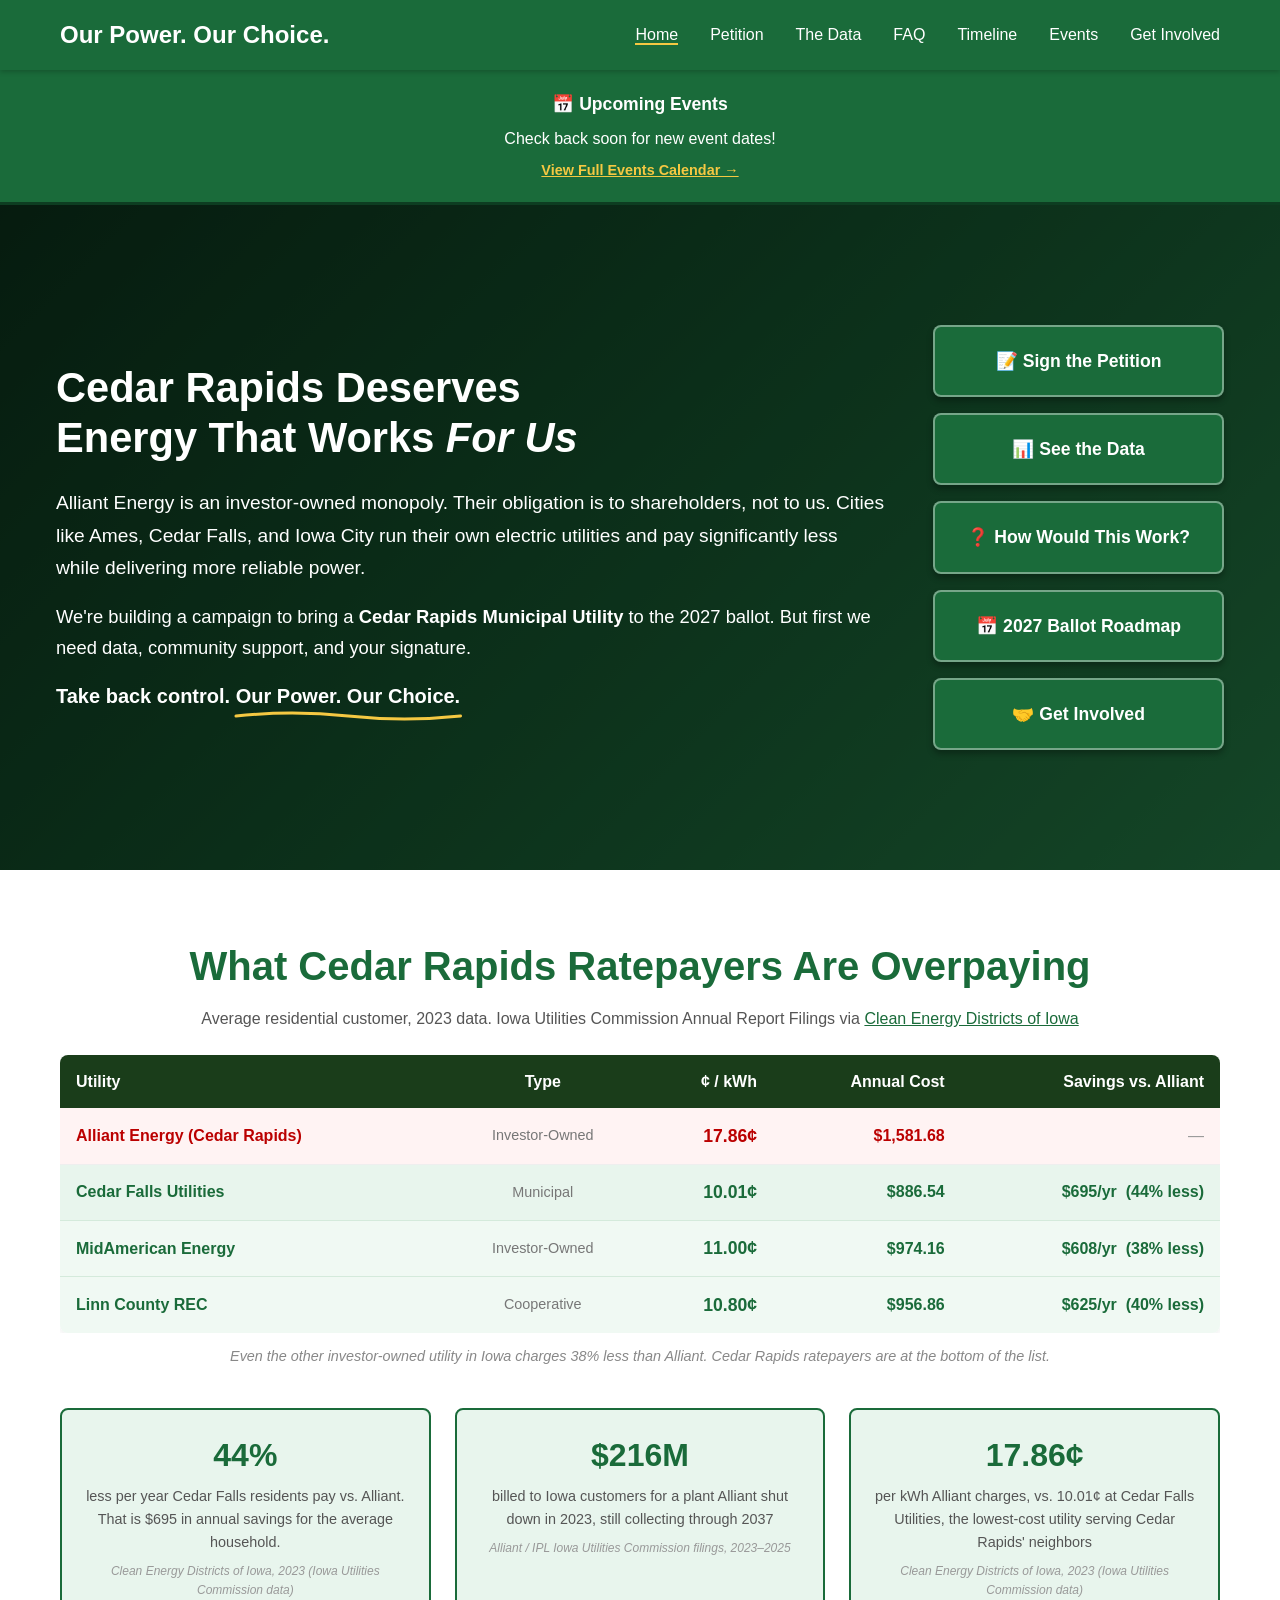
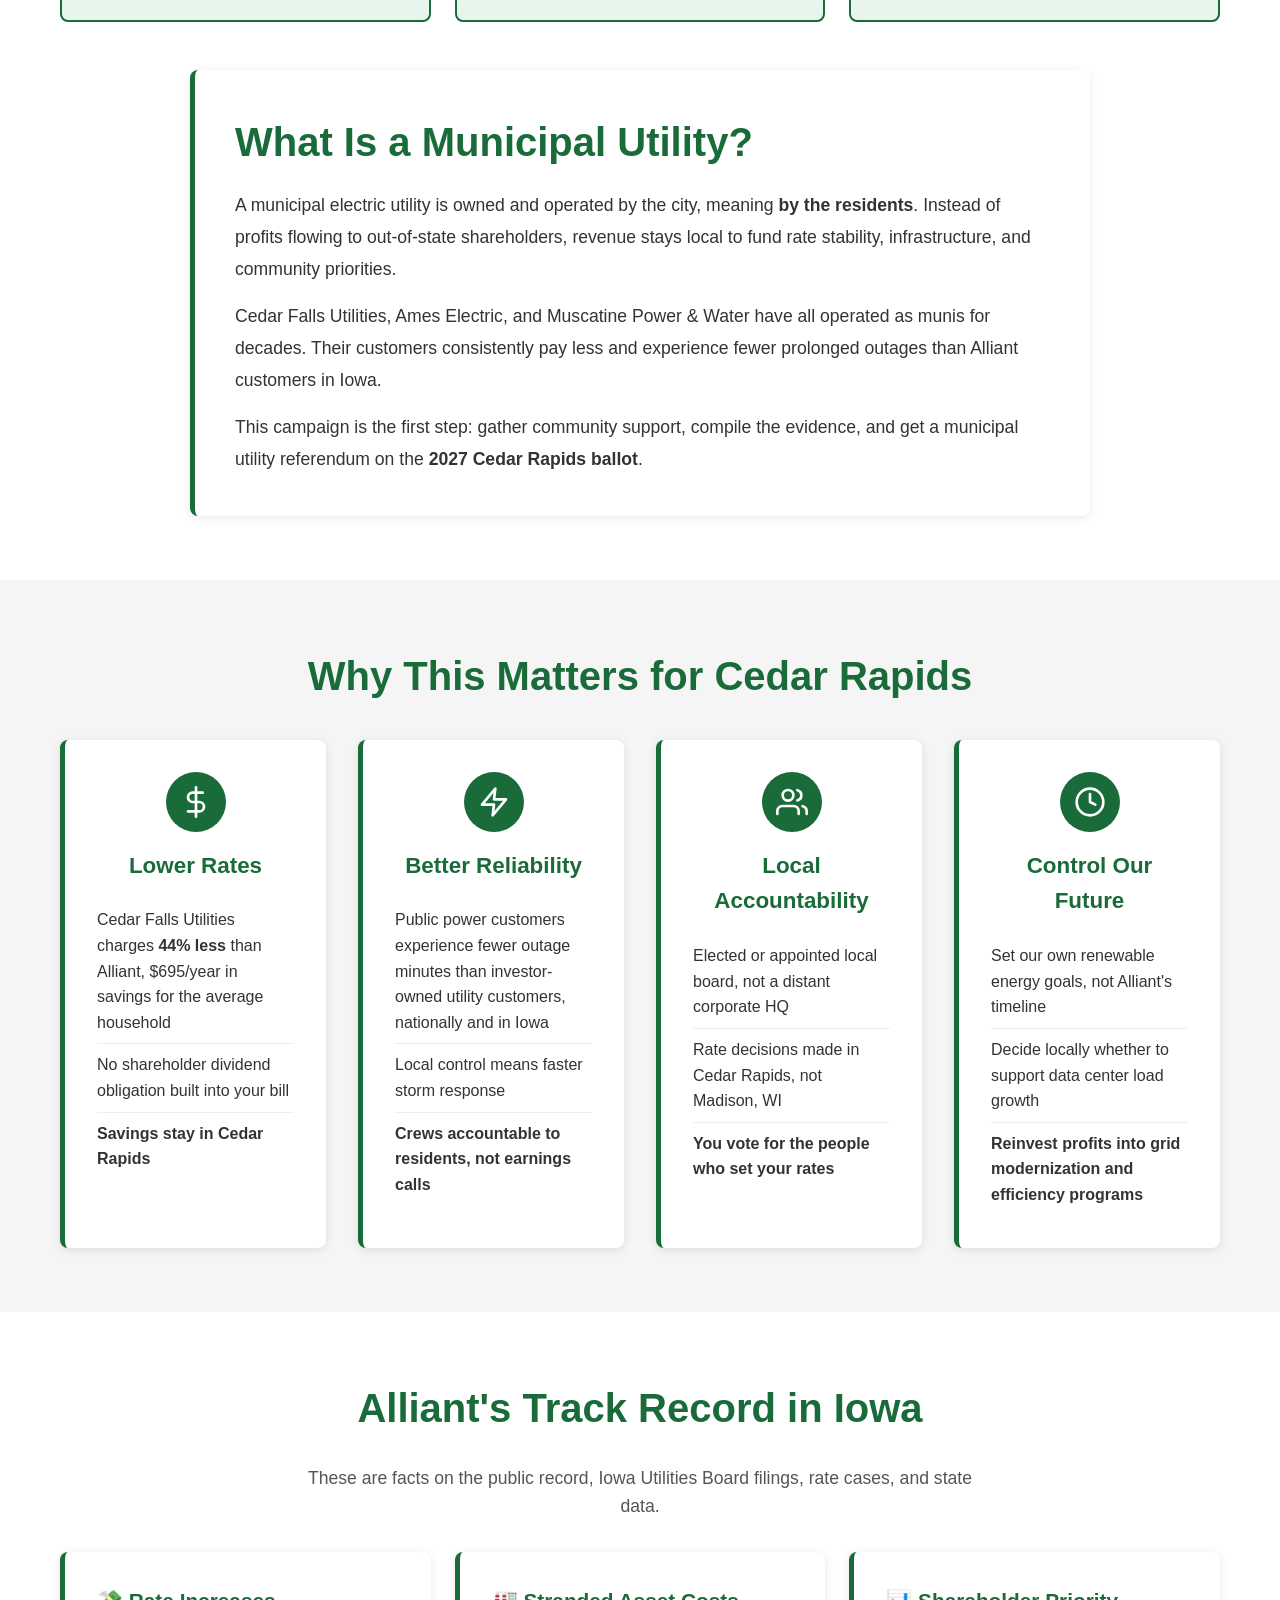
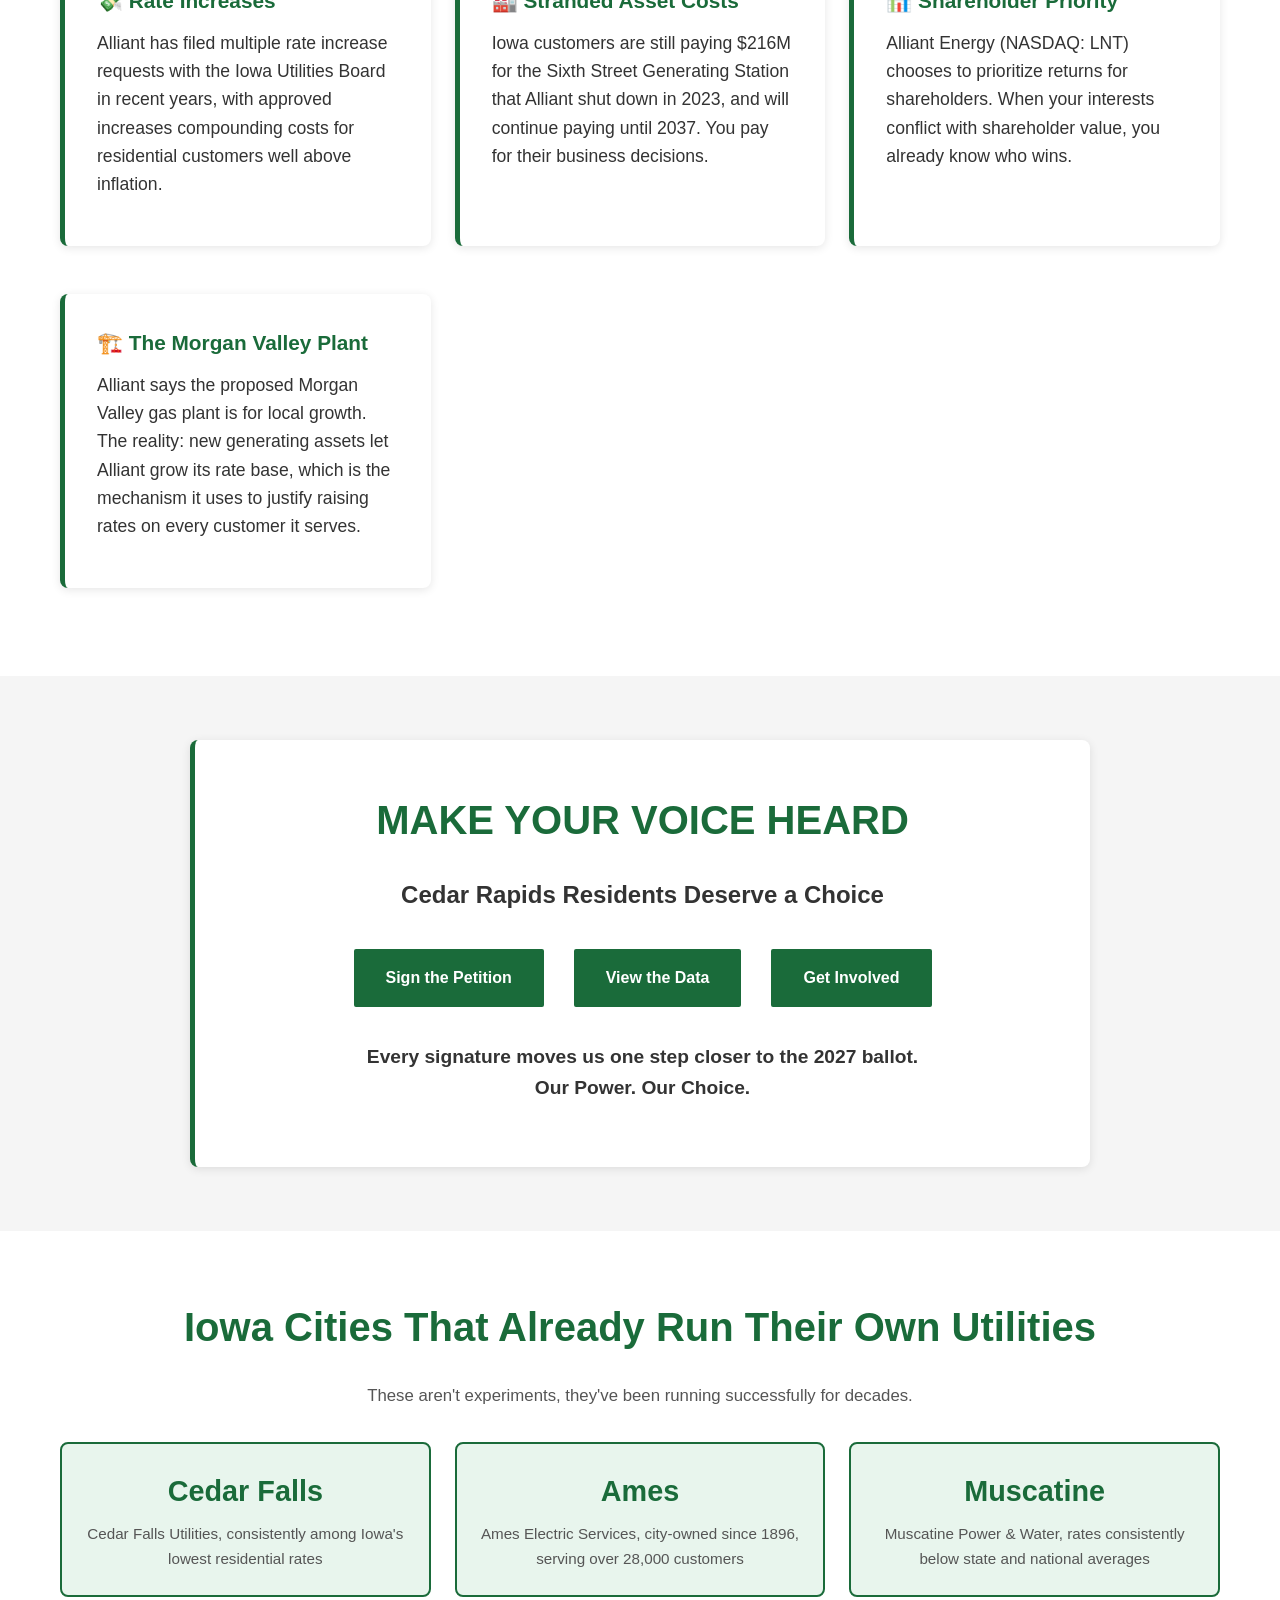
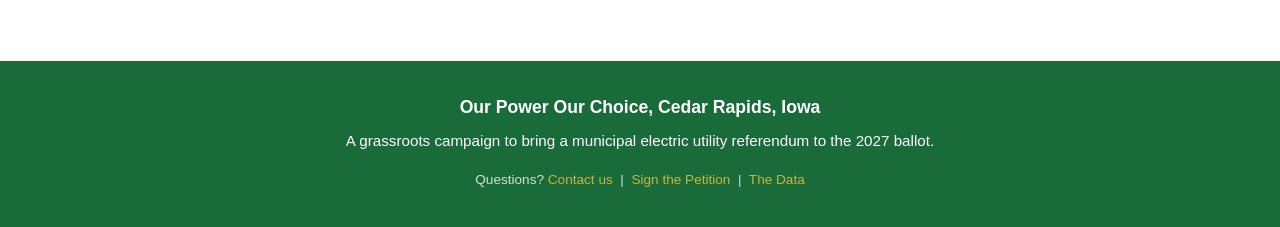
==== commit efe82ce3: "Remove em dashes from index.html and petition.html" ====
--- a/index.html
+++ b/index.html
@@ -101,7 +101,7 @@
                 <!-- Rate Comparison Table -->
                 <div style="margin-bottom: 2.5rem;">
                     <h2 style="color: #1a6b3a; text-align: center; margin-bottom: 0.5rem;">What Cedar Rapids Ratepayers Are Overpaying</h2>
-                    <p style="text-align: center; color: #555; font-size: 1rem; margin-bottom: 1.5rem;">Average residential customer, 2023 data — Iowa Utilities Commission Annual Report Filings via <a href="https://www.cleanenergydistricts.org/wp-content/uploads/2024/12/2023-Electric-CEDI-12-20-24-Residential-Savings.pdf" target="_blank" rel="noopener" style="color: #1a6b3a;">Clean Energy Districts of Iowa</a></p>
+                    <p style="text-align: center; color: #555; font-size: 1rem; margin-bottom: 1.5rem;">Average residential customer, 2023 data. Iowa Utilities Commission Annual Report Filings via <a href="https://www.cleanenergydistricts.org/wp-content/uploads/2024/12/2023-Electric-CEDI-12-20-24-Residential-Savings.pdf" target="_blank" rel="noopener" style="color: #1a6b3a;">Clean Energy Districts of Iowa</a></p>
 
                     <div style="overflow-x: auto;">
                         <table style="width: 100%; border-collapse: collapse; font-size: 1rem; background: white; border-radius: 8px; overflow: hidden; box-shadow: 0 2px 10px rgba(0,0,0,0.08);">
@@ -153,7 +153,7 @@
                 <div class="stat-strip">
                     <div class="stat-card">
                         <div class="stat-number">44%</div>
-                        <div class="stat-label">less per year Cedar Falls residents pay vs. Alliant — $695 in annual savings for the average household</div>
+                        <div class="stat-label">less per year Cedar Falls residents pay vs. Alliant. That is $695 in annual savings for the average household.</div>
                         <div class="stat-source">Clean Energy Districts of Iowa, 2023 (Iowa Utilities Commission data)</div>
                     </div>
                     <div class="stat-card">
@@ -163,7 +163,7 @@
                     </div>
                     <div class="stat-card">
                         <div class="stat-number">17.86¢</div>
-                        <div class="stat-label">per kWh Alliant charges — vs. 10.01¢ at Cedar Falls Utilities, the lowest-cost utility serving Cedar Rapids' neighbors</div>
+                        <div class="stat-label">per kWh Alliant charges, vs. 10.01¢ at Cedar Falls Utilities, the lowest-cost utility serving Cedar Rapids' neighbors</div>
                         <div class="stat-source">Clean Energy Districts of Iowa, 2023 (Iowa Utilities Commission data)</div>
                     </div>
                 </div>
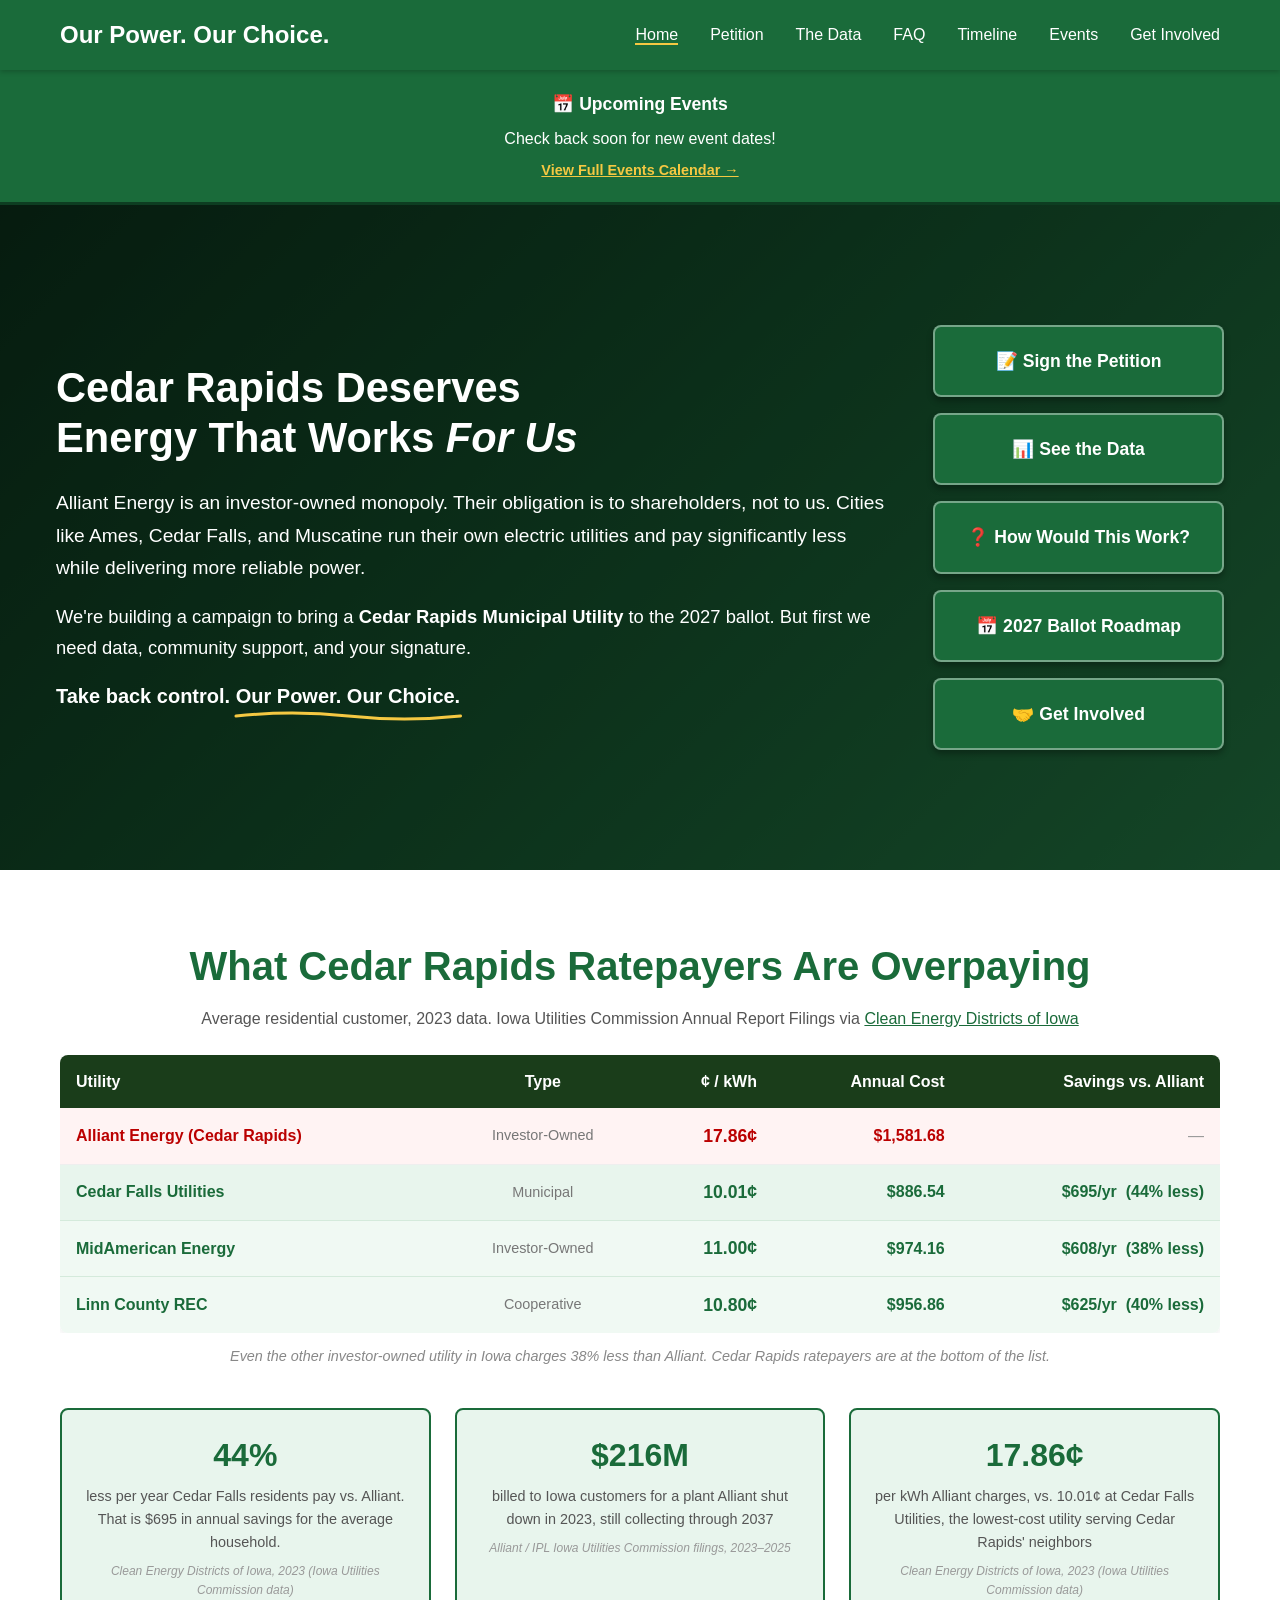
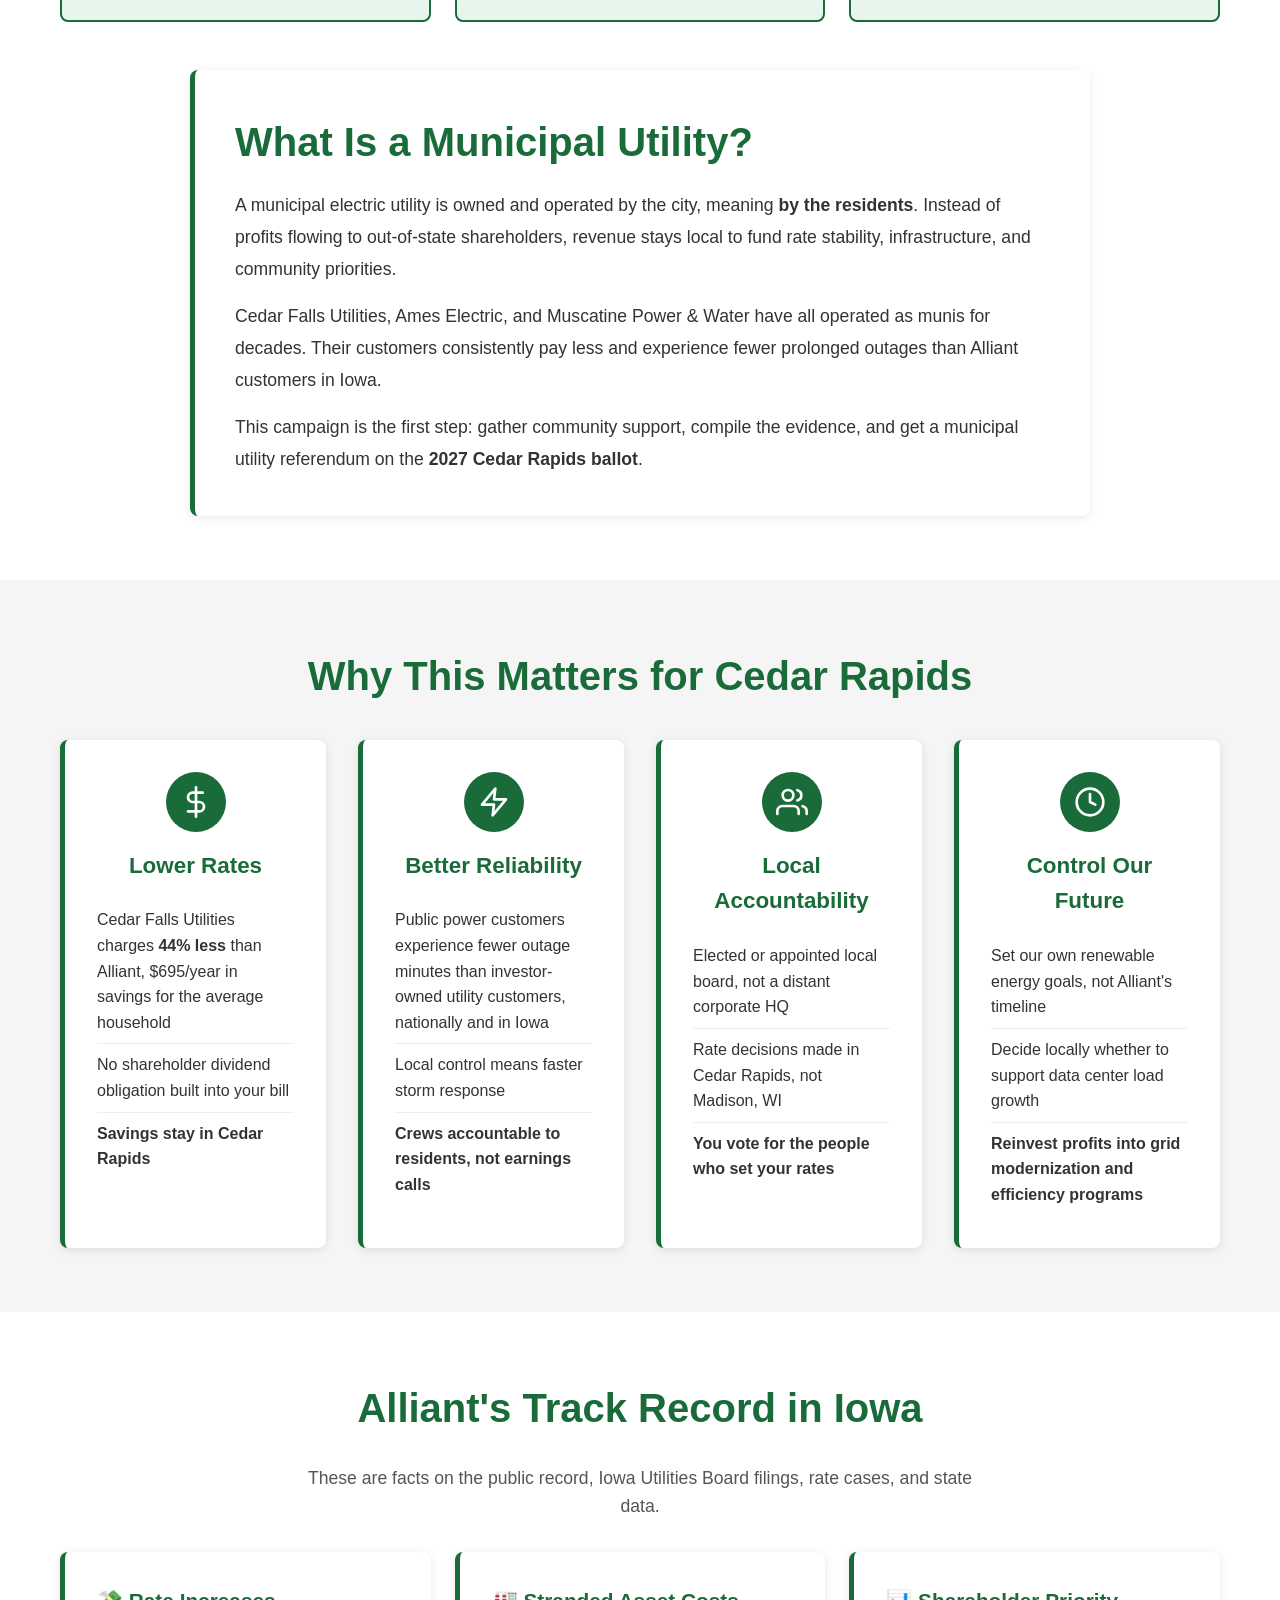
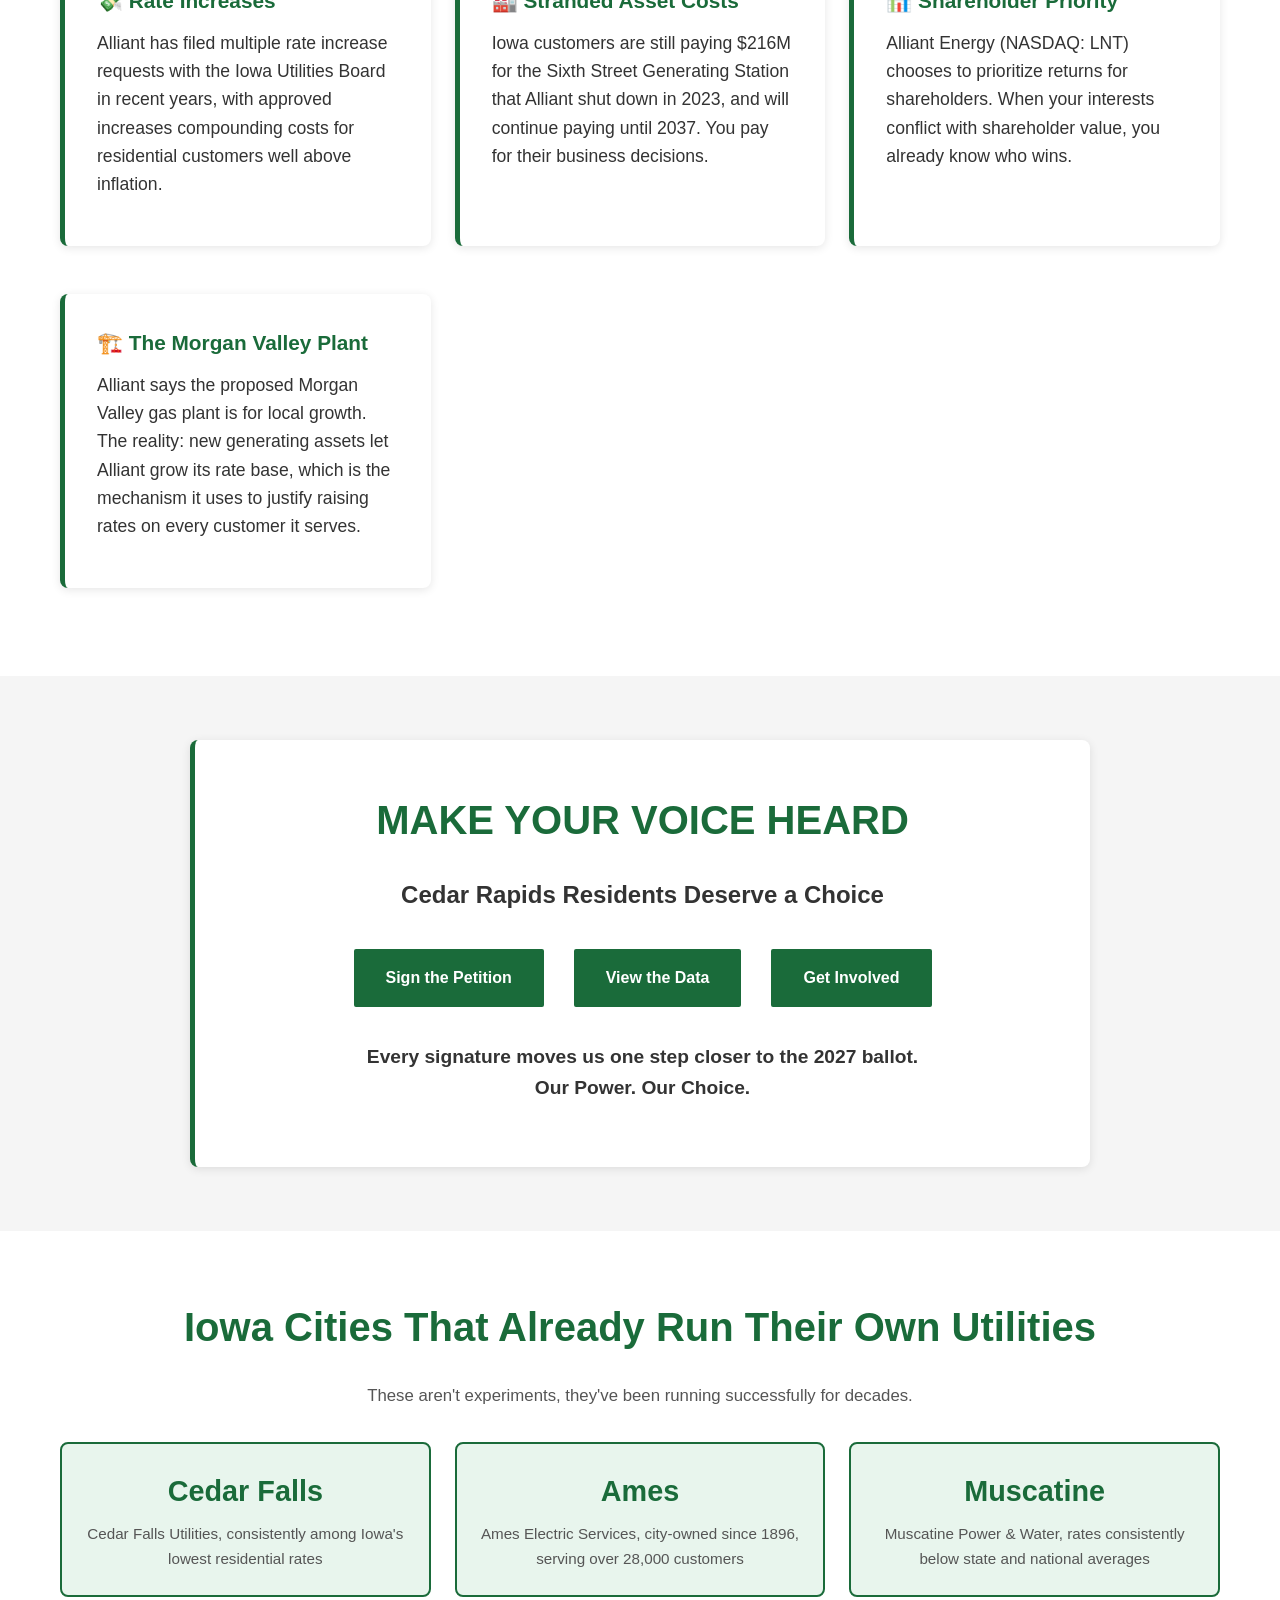
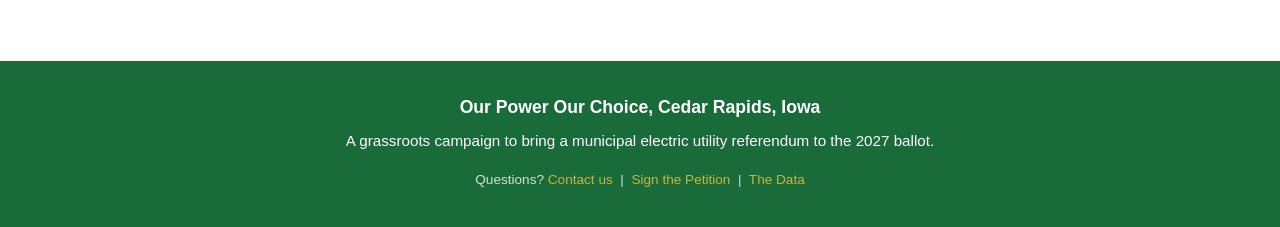
==== commit 96ef7e4d: "Update events, timeline, contact, print leave-behind; add QR code and events loader" ====
--- a/index.html
+++ b/index.html
@@ -71,7 +71,7 @@
                             Cedar Rapids Deserves<br>Energy That Works <em>For Us</em>
                         </h2>
                         <p style="font-size: 1.2rem; line-height: 1.7; margin-bottom: 1rem;">
-                            Alliant Energy is an investor-owned monopoly. Their obligation is to shareholders, not to us. Cities like Ames, Cedar Falls, and Iowa City run their own electric utilities and pay significantly less while delivering more reliable power.
+                            Alliant Energy is an investor-owned monopoly. Their obligation is to shareholders, not to us. Cities like Ames, Cedar Falls, and Muscatine run their own electric utilities and pay significantly less while delivering more reliable power.
                         </p>
                         <p style="font-size: 1.15rem; line-height: 1.7; margin-bottom: 1rem;">
                             We're building a campaign to bring a <strong>Cedar Rapids Municipal Utility</strong> to the 2027 ballot. But first we need data, community support, and your signature.
